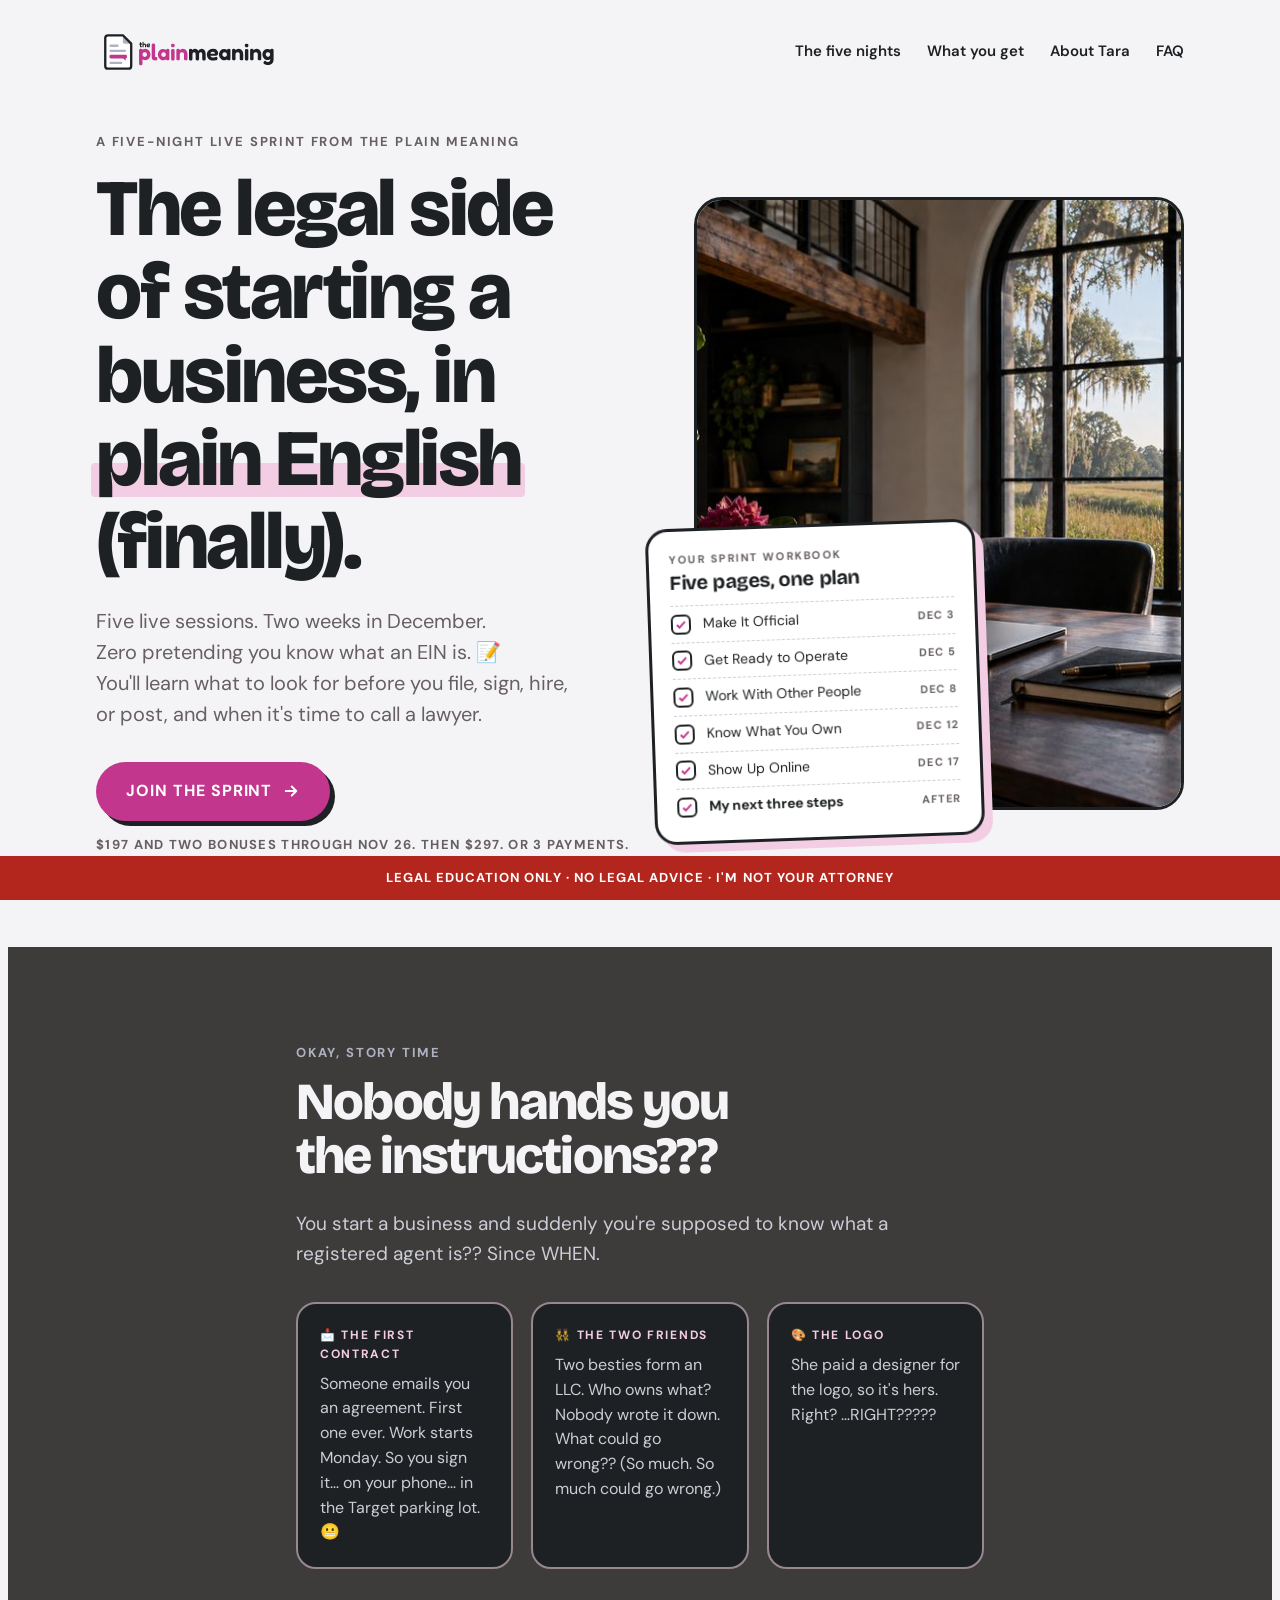
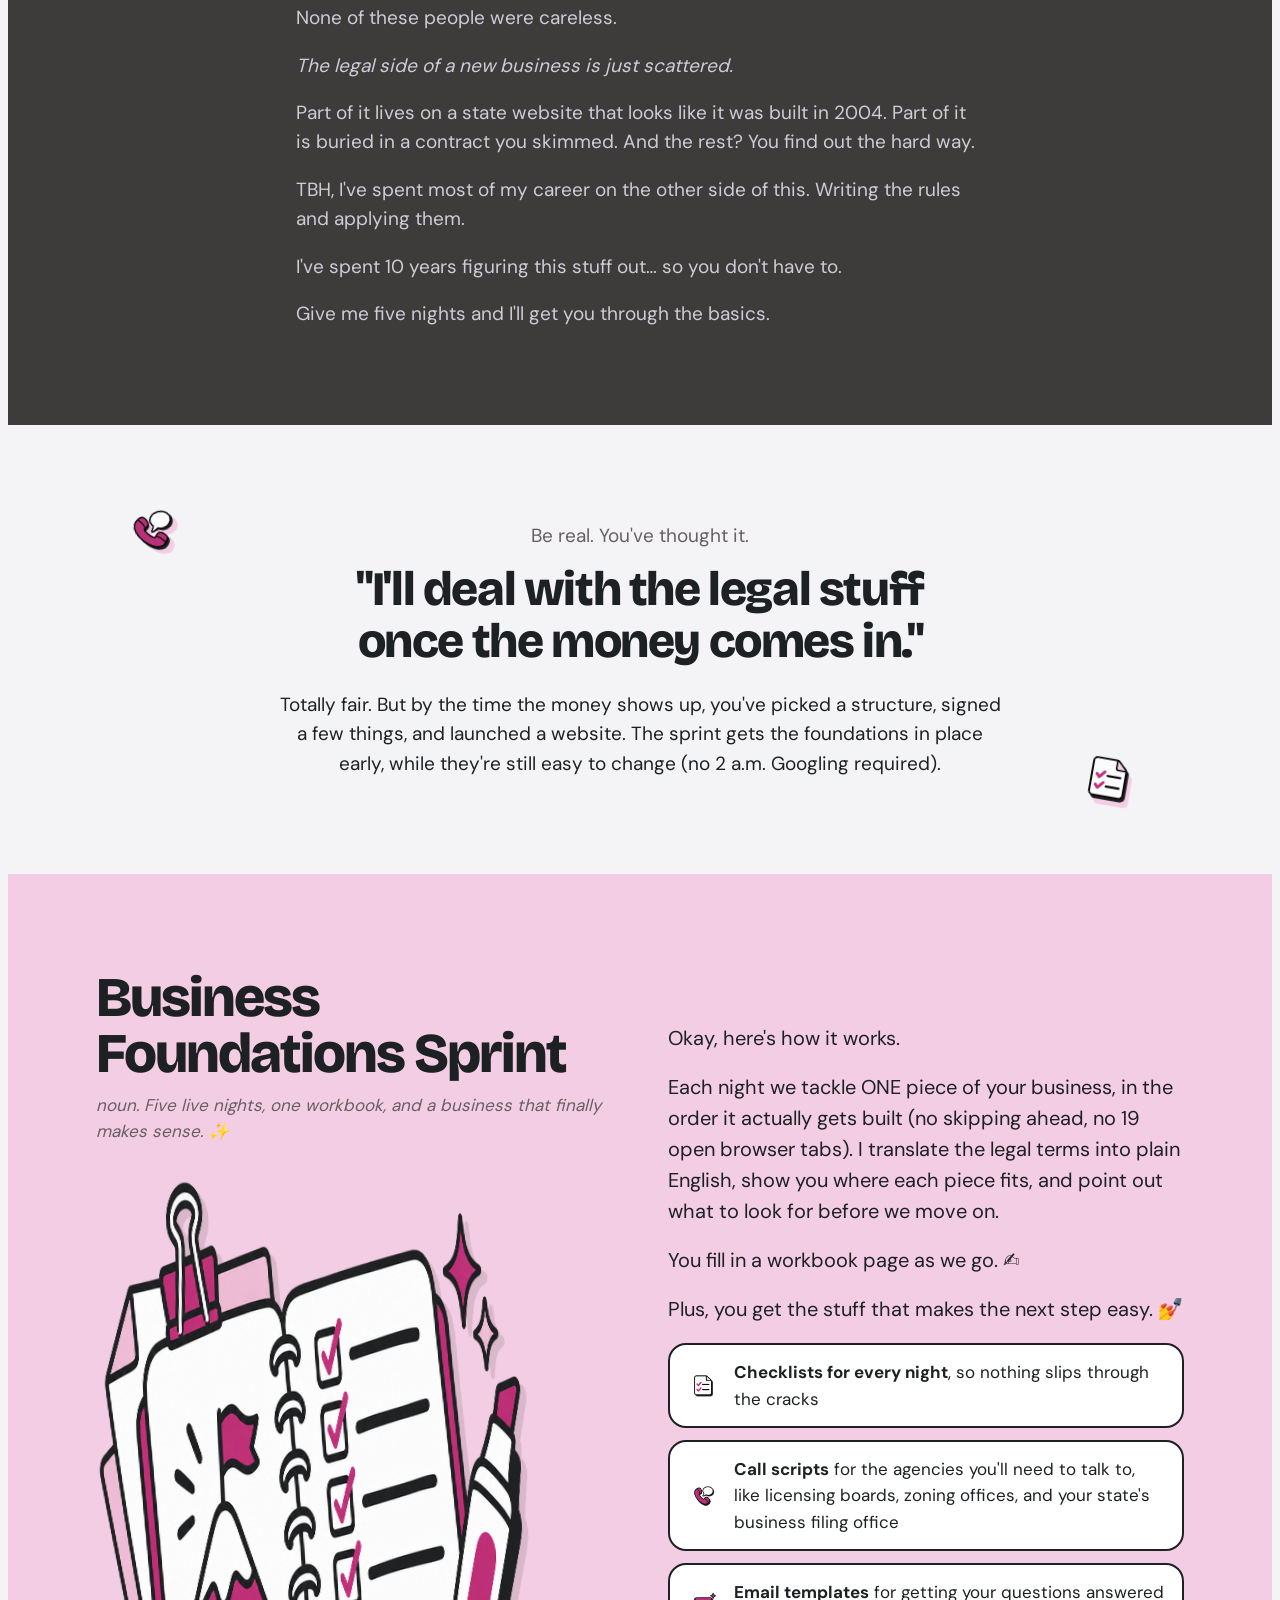
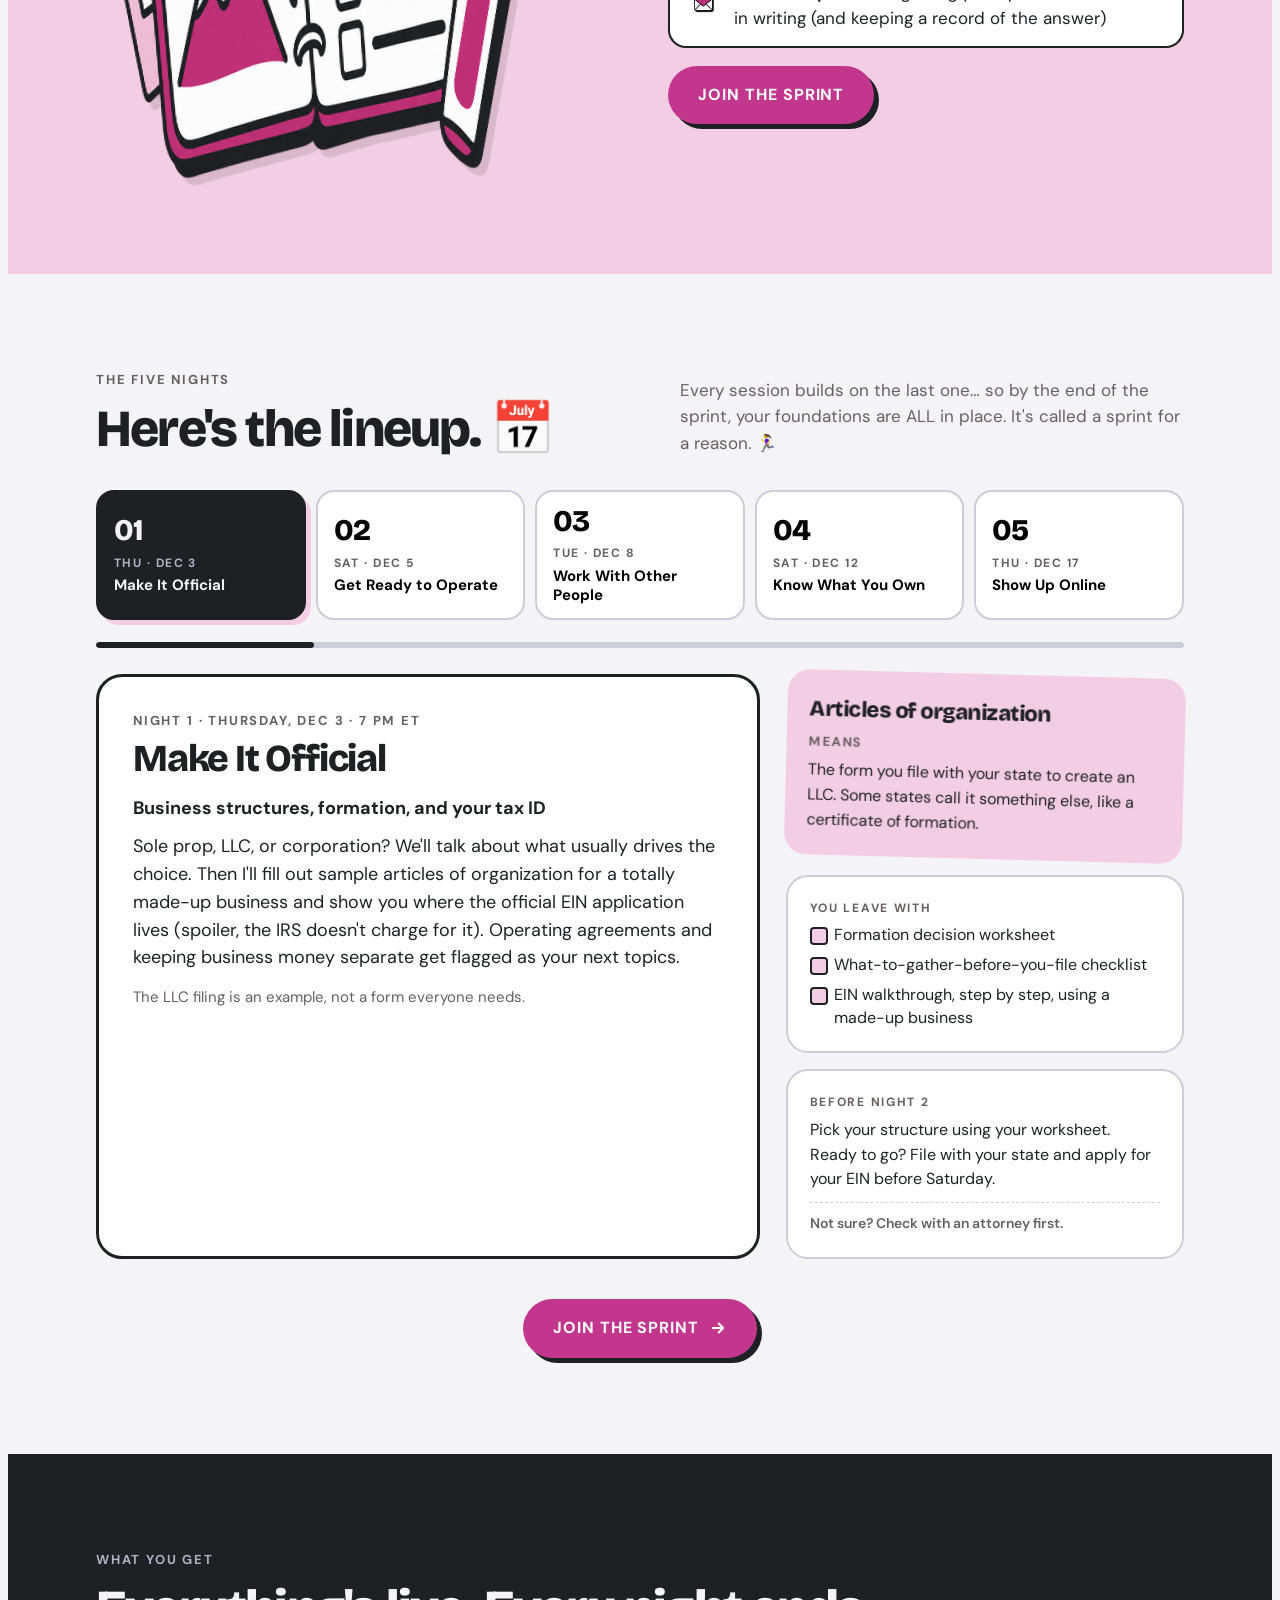
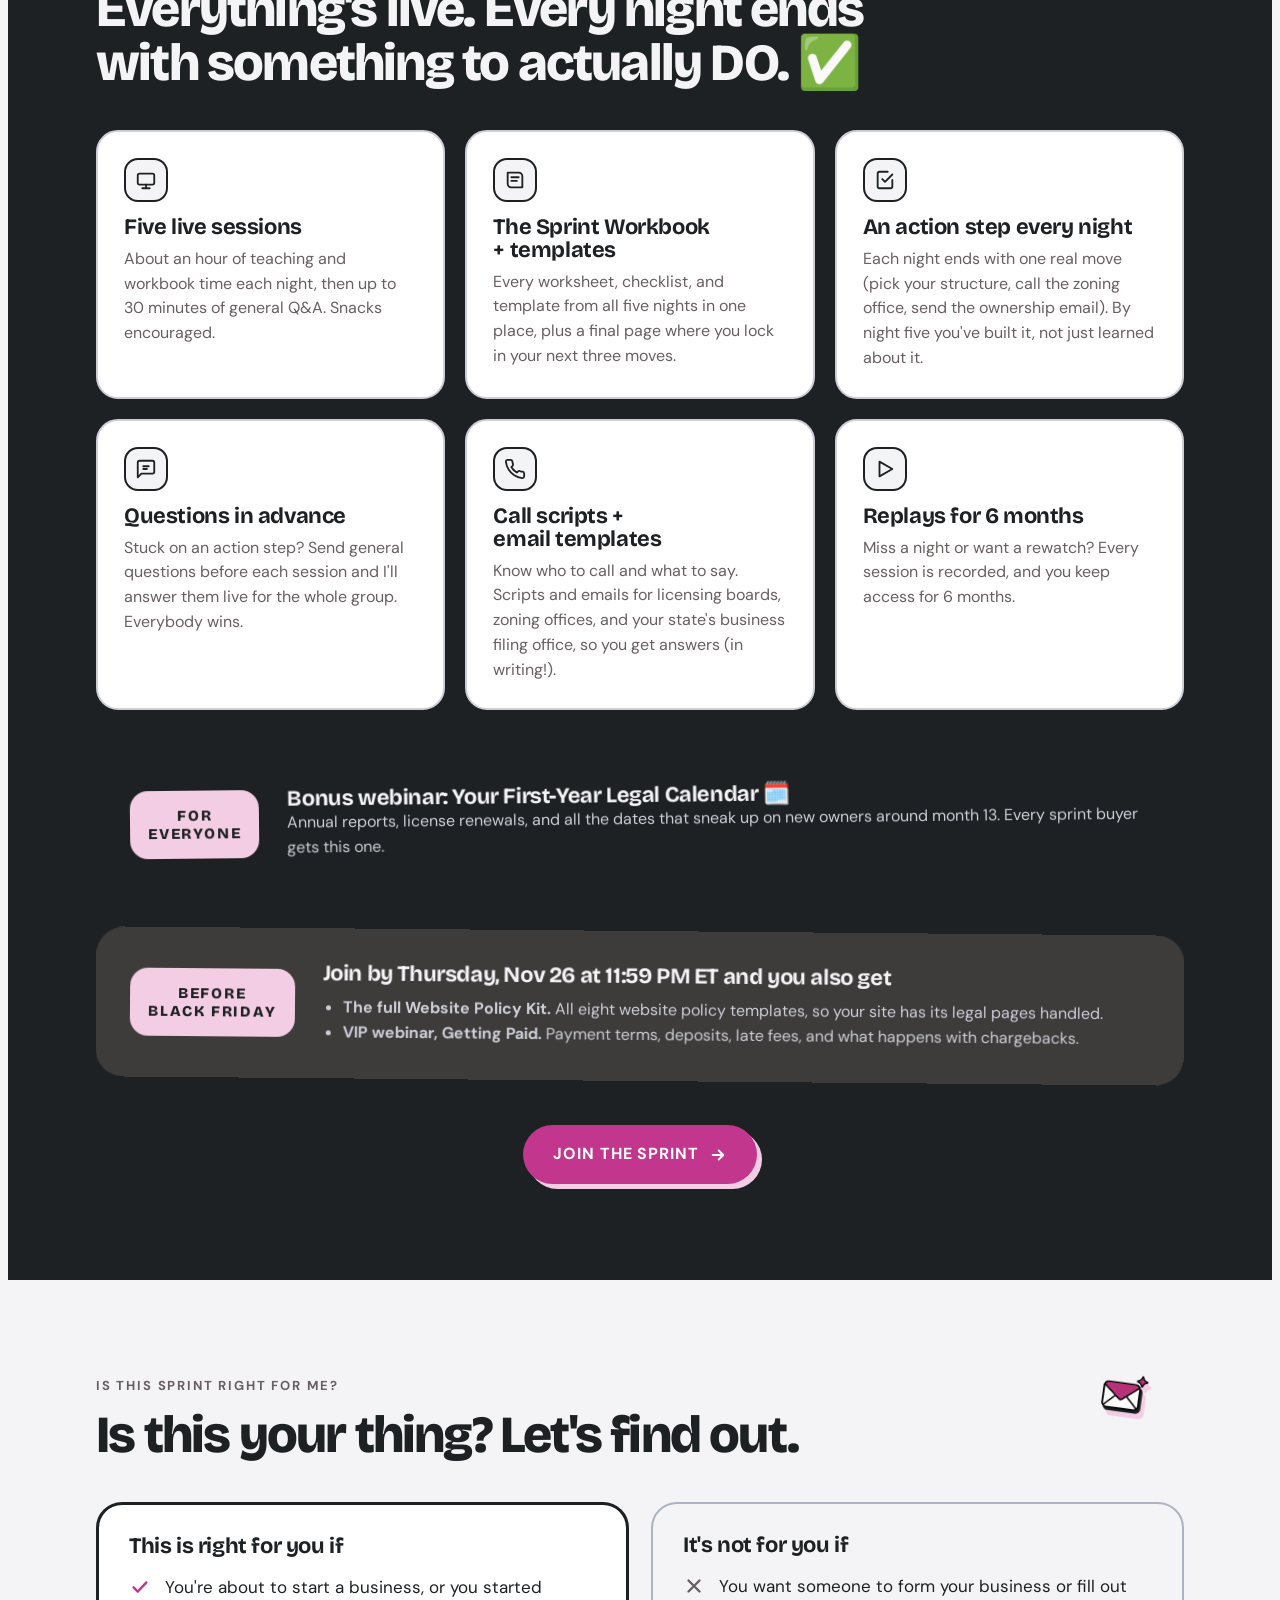
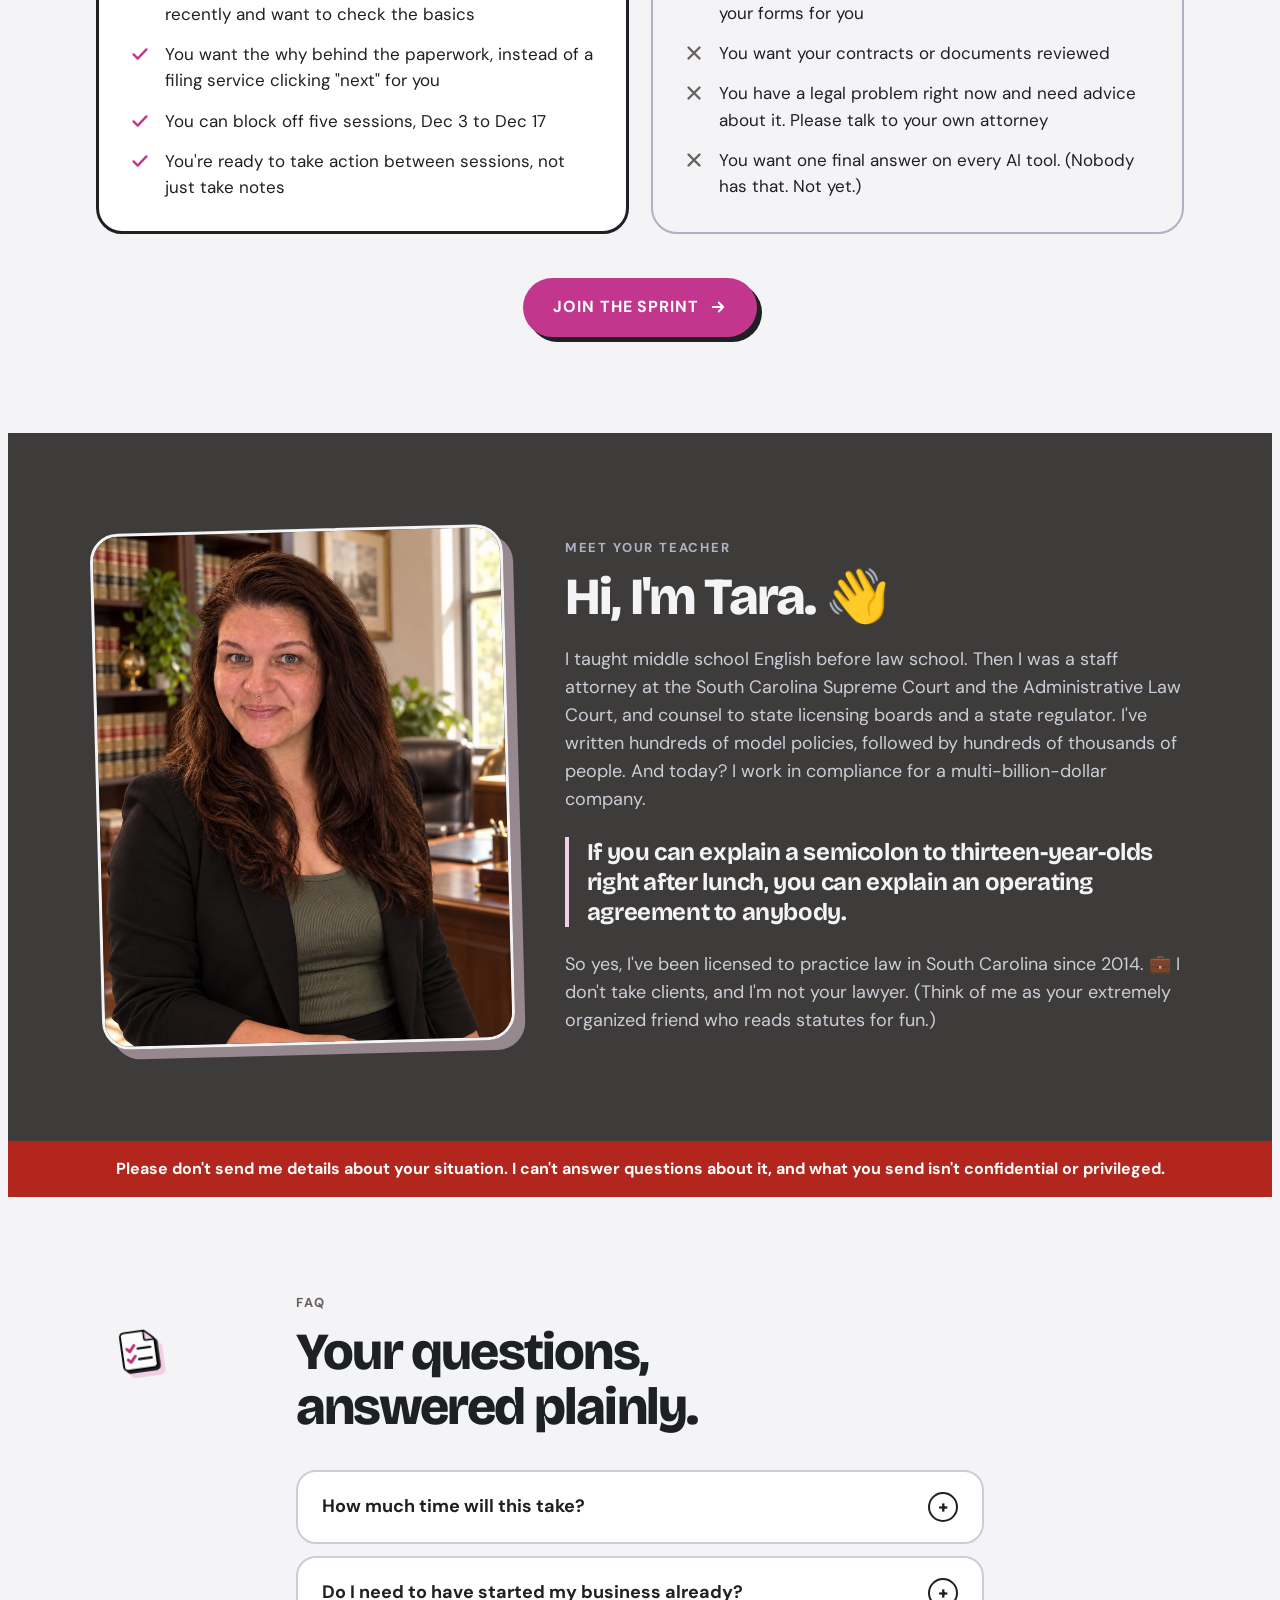
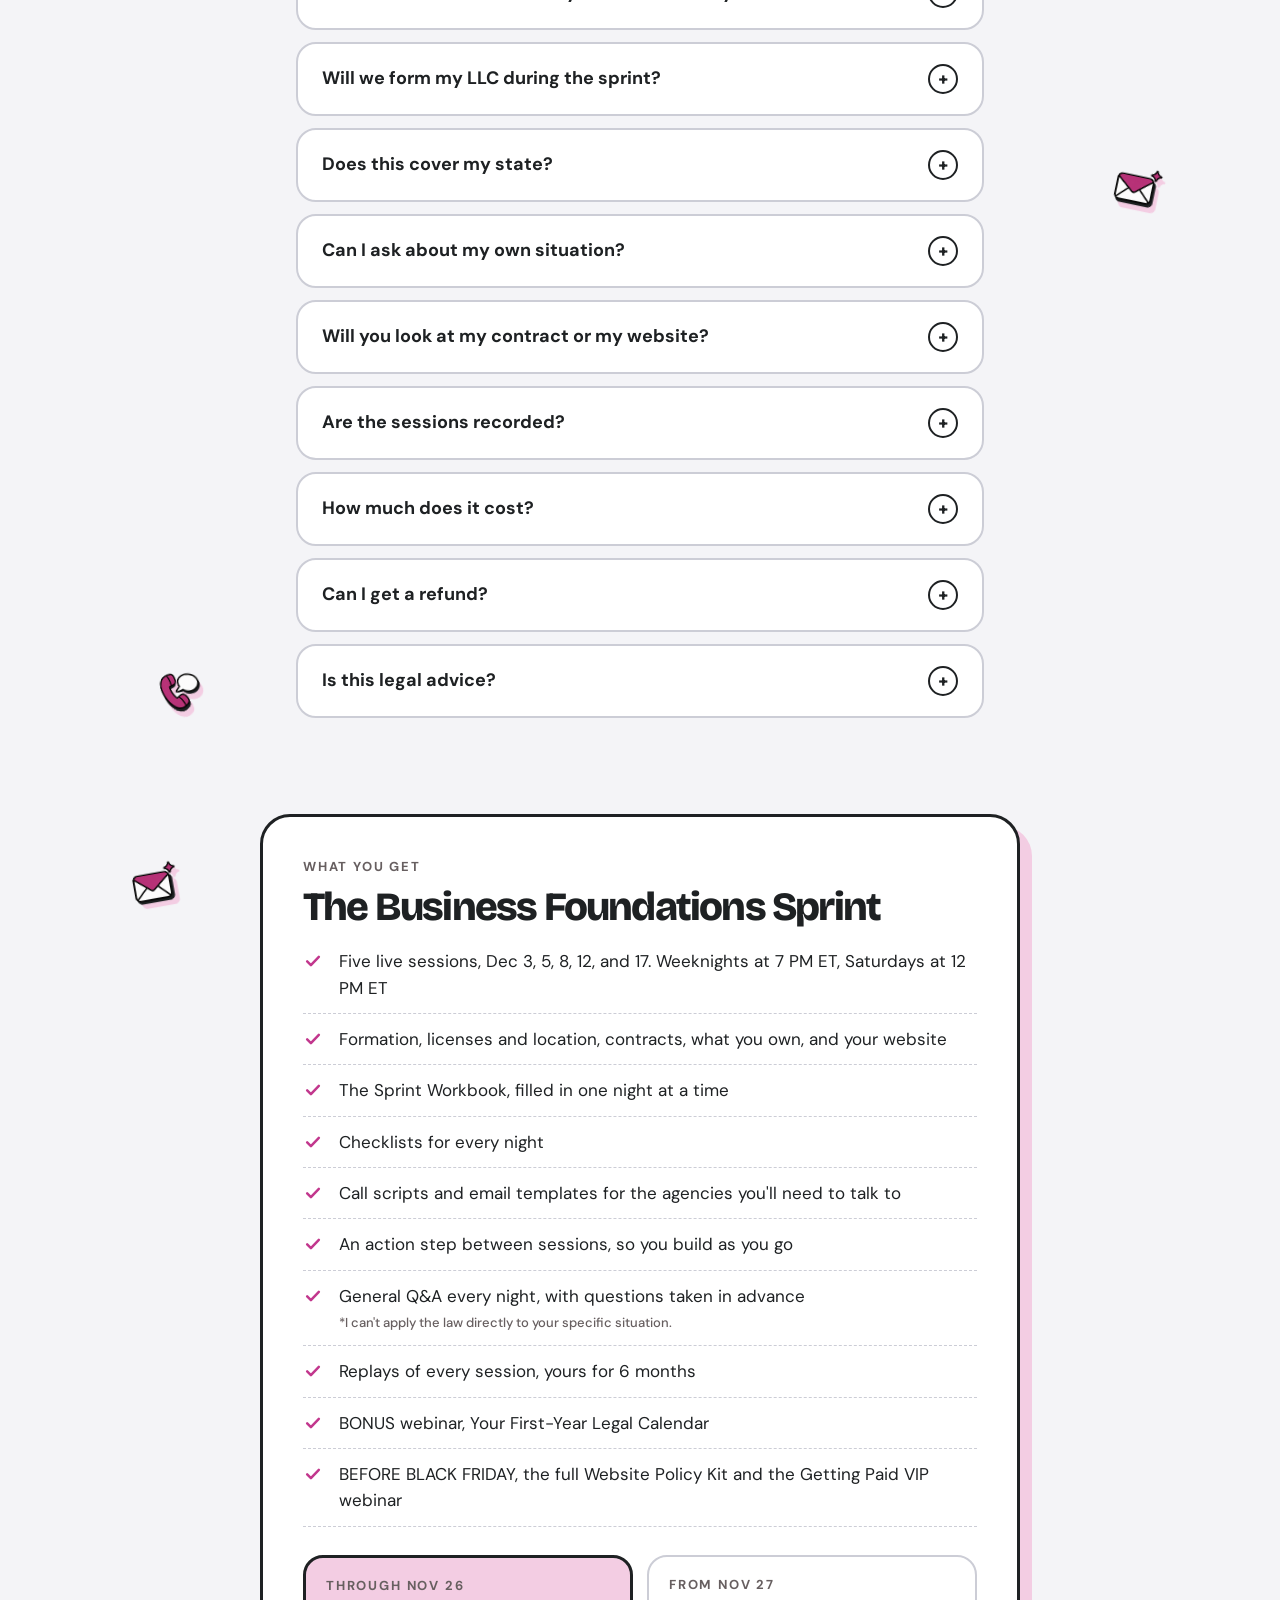
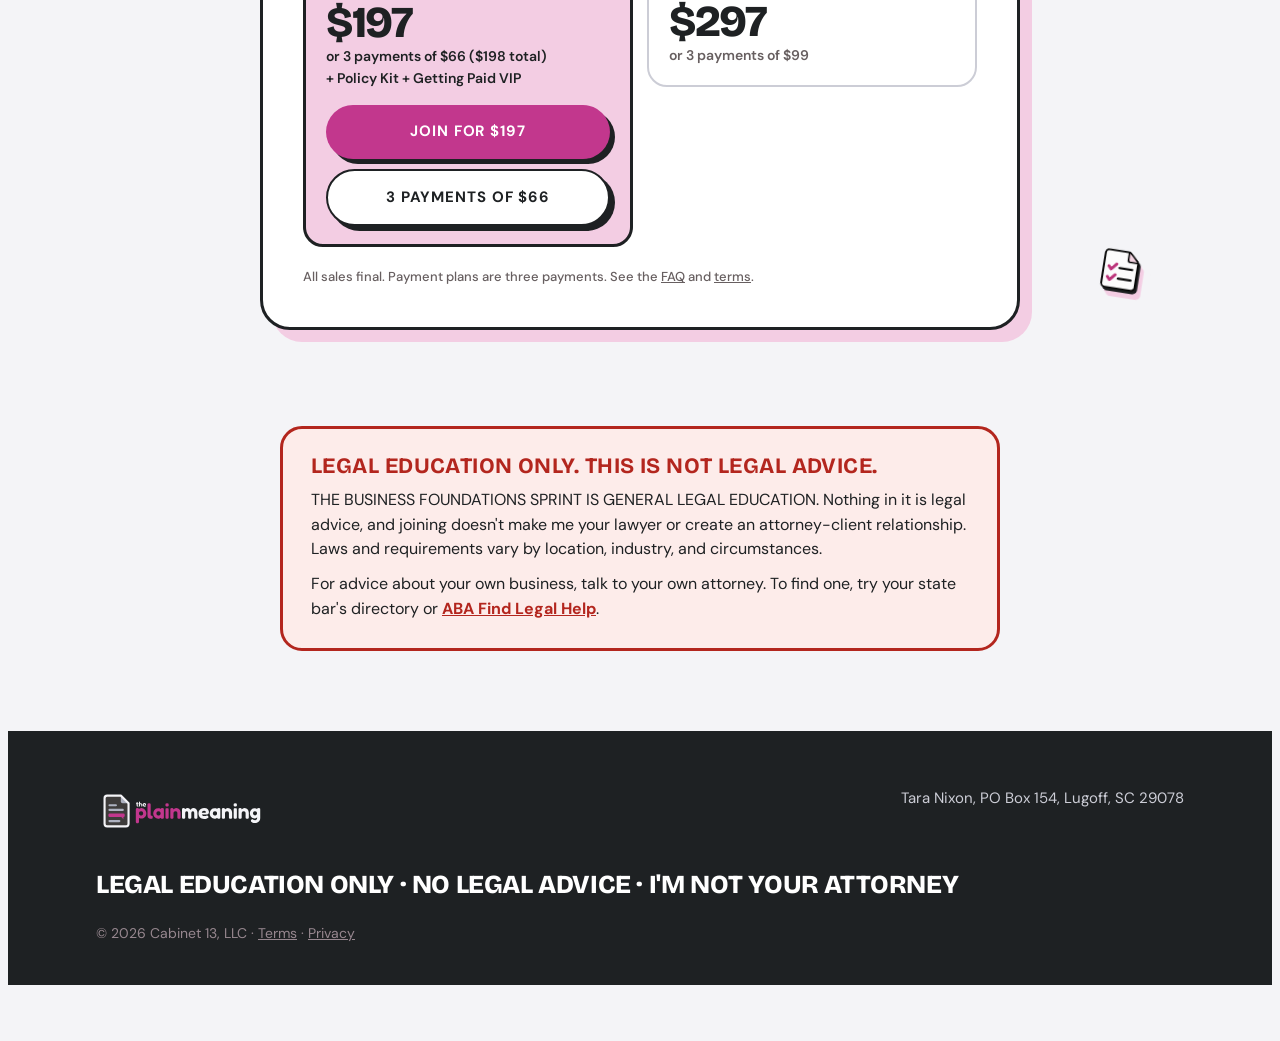
==== 2027sprint/index.html @ f3ff150b "Sprint sales page at /2027sprint/ from the approved mockup Images as real files in assets/img/sprint" ====
<!doctype html>
<html lang="en">
<head>
<meta charset="utf-8">
<meta name="viewport" content="width=device-width, initial-scale=1, viewport-fit=cover">
<title>Business Foundations Sprint | The Plain Meaning</title>
<meta name="description" content="Five live sessions. Two weeks in December. You'll learn what to look for before you file, sign, hire, or post, and when it's time to call a lawyer.">
<meta name="theme-color" content="#F4F4F7">
<link rel="icon" href="../assets/img/favicon.svg" type="image/svg+xml">
<link rel="apple-touch-icon" href="../assets/img/icon-avatar.png">
<link rel="preload" href="../assets/fonts/bricolage-grotesque-800-latin.woff2" as="font" type="font/woff2" crossorigin>
<style>
/* Self-hosted 2026-10-19 from Google Fonts (SIL Open Font License). No request to Google. */
/* latin-ext */
@font-face {
  font-family: 'Bricolage Grotesque';
  font-style: normal;
  font-weight: 700;
  font-stretch: 100%;
  font-display: swap;
  src: url(../assets/fonts/bricolage-grotesque-700-latin-ext.woff2) format('woff2');
  unicode-range: U+0100-02BA, U+02BD-02C5, U+02C7-02CC, U+02CE-02D7, U+02DD-02FF, U+0304, U+0308, U+0329, U+1D00-1DBF, U+1E00-1E9F, U+1EF2-1EFF, U+2020, U+20A0-20AB, U+20AD-20C4, U+2113, U+2C60-2C7F, U+A720-A7FF;
}
/* latin */
@font-face {
  font-family: 'Bricolage Grotesque';
  font-style: normal;
  font-weight: 700;
  font-stretch: 100%;
  font-display: swap;
  src: url(../assets/fonts/bricolage-grotesque-700-latin.woff2) format('woff2');
  unicode-range: U+0000-00FF, U+0131, U+0152-0153, U+02BB-02BC, U+02C6, U+02DA, U+02DC, U+0304, U+0308, U+0329, U+2000-206F, U+20AC, U+2122, U+2191, U+2193, U+2212, U+2215, U+FEFF, U+FFFD;
}
/* latin-ext */
@font-face {
  font-family: 'Bricolage Grotesque';
  font-style: normal;
  font-weight: 800;
  font-stretch: 100%;
  font-display: swap;
  src: url(../assets/fonts/bricolage-grotesque-800-latin-ext.woff2) format('woff2');
  unicode-range: U+0100-02BA, U+02BD-02C5, U+02C7-02CC, U+02CE-02D7, U+02DD-02FF, U+0304, U+0308, U+0329, U+1D00-1DBF, U+1E00-1E9F, U+1EF2-1EFF, U+2020, U+20A0-20AB, U+20AD-20C4, U+2113, U+2C60-2C7F, U+A720-A7FF;
}
/* latin */
@font-face {
  font-family: 'Bricolage Grotesque';
  font-style: normal;
  font-weight: 800;
  font-stretch: 100%;
  font-display: swap;
  src: url(../assets/fonts/bricolage-grotesque-800-latin.woff2) format('woff2');
  unicode-range: U+0000-00FF, U+0131, U+0152-0153, U+02BB-02BC, U+02C6, U+02DA, U+02DC, U+0304, U+0308, U+0329, U+2000-206F, U+20AC, U+2122, U+2191, U+2193, U+2212, U+2215, U+FEFF, U+FFFD;
}
/* latin-ext */
@font-face {
  font-family: 'DM Sans';
  font-style: normal;
  font-weight: 400;
  font-display: swap;
  src: url(../assets/fonts/dm-sans-400-latin-ext.woff2) format('woff2');
  unicode-range: U+0100-02BA, U+02BD-02C5, U+02C7-02CC, U+02CE-02D7, U+02DD-02FF, U+0304, U+0308, U+0329, U+1D00-1DBF, U+1E00-1E9F, U+1EF2-1EFF, U+2020, U+20A0-20AB, U+20AD-20C4, U+2113, U+2C60-2C7F, U+A720-A7FF;
}
/* latin */
@font-face {
  font-family: 'DM Sans';
  font-style: normal;
  font-weight: 400;
  font-display: swap;
  src: url(../assets/fonts/dm-sans-400-latin.woff2) format('woff2');
  unicode-range: U+0000-00FF, U+0131, U+0152-0153, U+02BB-02BC, U+02C6, U+02DA, U+02DC, U+0304, U+0308, U+0329, U+2000-206F, U+20AC, U+2122, U+2191, U+2193, U+2212, U+2215, U+FEFF, U+FFFD;
}
/* latin-ext */
@font-face {
  font-family: 'DM Sans';
  font-style: normal;
  font-weight: 500;
  font-display: swap;
  src: url(../assets/fonts/dm-sans-500-latin-ext.woff2) format('woff2');
  unicode-range: U+0100-02BA, U+02BD-02C5, U+02C7-02CC, U+02CE-02D7, U+02DD-02FF, U+0304, U+0308, U+0329, U+1D00-1DBF, U+1E00-1E9F, U+1EF2-1EFF, U+2020, U+20A0-20AB, U+20AD-20C4, U+2113, U+2C60-2C7F, U+A720-A7FF;
}
/* latin */
@font-face {
  font-family: 'DM Sans';
  font-style: normal;
  font-weight: 500;
  font-display: swap;
  src: url(../assets/fonts/dm-sans-500-latin.woff2) format('woff2');
  unicode-range: U+0000-00FF, U+0131, U+0152-0153, U+02BB-02BC, U+02C6, U+02DA, U+02DC, U+0304, U+0308, U+0329, U+2000-206F, U+20AC, U+2122, U+2191, U+2193, U+2212, U+2215, U+FEFF, U+FFFD;
}
/* latin-ext */
@font-face {
  font-family: 'DM Sans';
  font-style: normal;
  font-weight: 600;
  font-display: swap;
  src: url(../assets/fonts/dm-sans-600-latin-ext.woff2) format('woff2');
  unicode-range: U+0100-02BA, U+02BD-02C5, U+02C7-02CC, U+02CE-02D7, U+02DD-02FF, U+0304, U+0308, U+0329, U+1D00-1DBF, U+1E00-1E9F, U+1EF2-1EFF, U+2020, U+20A0-20AB, U+20AD-20C4, U+2113, U+2C60-2C7F, U+A720-A7FF;
}
/* latin */
@font-face {
  font-family: 'DM Sans';
  font-style: normal;
  font-weight: 600;
  font-display: swap;
  src: url(../assets/fonts/dm-sans-600-latin.woff2) format('woff2');
  unicode-range: U+0000-00FF, U+0131, U+0152-0153, U+02BB-02BC, U+02C6, U+02DA, U+02DC, U+0304, U+0308, U+0329, U+2000-206F, U+20AC, U+2122, U+2191, U+2193, U+2212, U+2215, U+FEFF, U+FFFD;
}
/* latin-ext */
@font-face {
  font-family: 'DM Sans';
  font-style: normal;
  font-weight: 700;
  font-display: swap;
  src: url(../assets/fonts/dm-sans-700-latin-ext.woff2) format('woff2');
  unicode-range: U+0100-02BA, U+02BD-02C5, U+02C7-02CC, U+02CE-02D7, U+02DD-02FF, U+0304, U+0308, U+0329, U+1D00-1DBF, U+1E00-1E9F, U+1EF2-1EFF, U+2020, U+20A0-20AB, U+20AD-20C4, U+2113, U+2C60-2C7F, U+A720-A7FF;
}
/* latin */
@font-face {
  font-family: 'DM Sans';
  font-style: normal;
  font-weight: 700;
  font-display: swap;
  src: url(../assets/fonts/dm-sans-700-latin.woff2) format('woff2');
  unicode-range: U+0000-00FF, U+0131, U+0152-0153, U+02BB-02BC, U+02C6, U+02DA, U+02DC, U+0304, U+0308, U+0329, U+2000-206F, U+20AC, U+2122, U+2191, U+2193, U+2212, U+2215, U+FEFF, U+FFFD;
}

/* Layout: paper page, iridium night bands, a workbook that fills in night by night. Single light theme by design, per the Brand Book. */
:root{
  --rhodo:#C2378D; --ink:#1E2123; --paper:#F4F4F7; --iridium:#3E3C3B; --chiv:#AEB2C1;
  --hl:#F3CDE3; --plum:#675F60; --cinema:#97878F; --snow:#CCCDD6; --white:#FFFFFF;
  --warn:#B3261E; --warn-bg:#FDECEA;
  --display:"Bricolage Grotesque", "Arial Narrow", system-ui, sans-serif;
  --body:"DM Sans", system-ui, -apple-system, "Segoe UI", sans-serif;
  --gutter-l:max(16px, env(safe-area-inset-left, 0px));
  --gutter-r:max(16px, env(safe-area-inset-right, 0px));
  color-scheme:light;
}
*{box-sizing:border-box}
html{scroll-behavior:smooth}
body{background:var(--paper);color:var(--ink);font-family:var(--body);font-size:17px;line-height:1.55;-webkit-font-smoothing:antialiased;padding-bottom:calc(48px + env(safe-area-inset-bottom, 0px))}
img{max-width:100%;display:block}
a{color:inherit}
:focus-visible{outline:3px solid var(--rhodo);outline-offset:3px;border-radius:6px}
.wrap{max-width:1120px;margin:0 auto;padding-left:var(--gutter-l);padding-right:var(--gutter-r)}
.narrow{max-width:720px}
h1,h2,h3{font-family:var(--display);font-weight:800;line-height:1.04;margin:0;text-wrap:balance}
h2{font-size:clamp(32px,5vw,52px);letter-spacing:-1.8px}
h3{font-size:22px;letter-spacing:-.4px;font-weight:700}
p{margin:0}
.eyebrow{font-size:13px;font-weight:700;text-transform:uppercase;letter-spacing:.14em;color:var(--plum)}
.stack{display:flex;flex-direction:column;gap:18px}
.open{display:inline-block;vertical-align:middle;font-family:var(--body);font-size:11px;font-weight:700;letter-spacing:.12em;text-transform:uppercase;background:var(--iridium);color:var(--paper);border-radius:999px;padding:3px 9px;margin-left:6px;line-height:1.4}
.btn{display:inline-flex;align-items:center;gap:10px;background:var(--rhodo);color:var(--white);font-weight:700;font-size:16px;letter-spacing:.06em;text-transform:uppercase;text-decoration:none;border:0;border-radius:999px;padding:17px 30px;cursor:pointer;box-shadow:5px 5px 0 var(--ink);transition:transform .18s ease, box-shadow .18s ease}
.btn:hover{transform:translate(-2px,-2px);box-shadow:7px 7px 0 var(--ink)}
.btn:active{transform:translate(3px,3px);box-shadow:2px 2px 0 var(--ink)}
.btn svg{width:18px;height:18px}
.fine{font-size:13px;font-weight:700;letter-spacing:.1em;text-transform:uppercase;color:var(--plum)}

.band{position:relative}
.sprinkle{position:absolute;width:68px;height:68px;pointer-events:none;z-index:0;transform:rotate(var(--r));filter:drop-shadow(4px 5px 0 var(--hl));animation:bob 7s ease-in-out infinite}
.sprinkle:nth-of-type(2n){animation-delay:-3.5s}
@keyframes bob{0%,100%{transform:rotate(var(--r)) translateY(0)}50%{transform:rotate(var(--r)) translateY(-10px)}}
.band > .wrap{position:relative;z-index:1}
@media (max-width:1000px){.sprinkle{display:none}}
/* mockup ribbon */
.ribbon{background:var(--iridium);color:var(--snow);font-size:13px;text-align:center;padding-block:8px}
.ribbon b{color:var(--hl)}

/* nav */
.nav{display:flex;align-items:center;justify-content:space-between;gap:20px;padding-block:18px}
.nav img{height:52px;width:auto}
.nav ul{display:flex;gap:26px;list-style:none;margin:0;padding:0;font-weight:600;font-size:15px}
.nav ul a{text-decoration:none}
.nav ul a:hover{color:var(--rhodo)}
@media (max-width:760px){.nav ul{display:none}.nav img{height:42px}}

/* hero */
.hero{padding-block:36px 72px}
.hero-grid{display:grid;grid-template-columns:1.05fr .95fr;gap:56px;align-items:center}
.hero h1{font-size:clamp(42px,6.6vw,80px);letter-spacing:-2.5px;margin-top:16px}
.hero h1 .w{display:inline-block;animation:rise .8s cubic-bezier(.2,.7,.2,1) both}
.swipe{position:relative;white-space:nowrap}
.swipe::before{content:"";position:absolute;left:-.06em;right:-.06em;bottom:.06em;height:.42em;background:var(--hl);z-index:-1;border-radius:4px;transform-origin:left;animation:swipe .7s .95s cubic-bezier(.6,0,.2,1) both}
.hero h1{position:relative;z-index:0}
.lede{font-size:20px;color:var(--plum);margin-top:22px;max-width:34ch;animation:rise .8s .7s both}
.hero .cta{margin-top:32px;display:flex;flex-direction:column;align-items:flex-start;gap:14px;animation:rise .8s .85s both}
@keyframes rise{from{opacity:.001;transform:translateY(18px);filter:blur(6px)}to{opacity:1;transform:none;filter:none}}
@keyframes swipe{from{transform:scaleX(0)}to{transform:scaleX(1)}}

.hero-art{position:relative;min-width:0}
.photo{border-radius:28px;overflow:hidden;border:3px solid var(--ink);aspect-ratio:4/5;max-width:100%;filter:grayscale(1) contrast(1.02);animation:warm 2.2s .4s ease forwards}
.photo img{width:100%;height:100%;object-fit:cover}
@keyframes warm{to{filter:none}}
.workbook{position:absolute;left:-44px;bottom:-30px;width:min(330px,82%);background:var(--white);border:3px solid var(--ink);border-radius:22px;padding:20px 20px 16px;box-shadow:8px 8px 0 var(--hl);transform:rotate(-2deg);animation:tilt 1s .5s cubic-bezier(.2,.8,.2,1) both}
@keyframes tilt{from{transform:rotate(-8deg) translateY(30px);opacity:.001}to{transform:rotate(-2deg);opacity:1}}
.workbook .eyebrow{font-size:11px}
.workbook h3{font-size:20px;margin:4px 0 12px}
.wb-row{display:grid;grid-template-columns:22px 1fr auto;gap:10px;align-items:center;padding-block:7px;border-top:1px dashed var(--snow);font-size:14px}
.wb-row span.d{font-size:11px;font-weight:700;text-transform:uppercase;letter-spacing:.1em;color:var(--plum)}
.box{width:20px;height:20px;border:2px solid var(--ink);border-radius:6px;display:grid;place-items:center}
.box svg{width:14px;height:14px;stroke:var(--rhodo);stroke-width:3.4;fill:none;stroke-dasharray:24;stroke-dashoffset:24;animation:tick .45s ease forwards}
@keyframes tick{to{stroke-dashoffset:0}}
.wb-row.last{font-weight:700}
@media (max-width:900px){.hero-grid{grid-template-columns:1fr;gap:64px}.workbook{left:12px;bottom:-34px}.photo{aspect-ratio:4/3}}

/* bands */
.band{padding-block:96px}
.dark{background:var(--iridium);color:var(--paper)}
.dark .eyebrow{color:var(--chiv)}
.dark p{color:var(--snow)}
.pinkband{background:var(--hl)}

/* story */
.story p{font-size:19px}
.story p + p{margin-top:18px}
.story .people{display:grid;grid-template-columns:repeat(3,minmax(0,1fr));gap:18px;margin:34px 0}
.person{background:var(--ink);border-radius:20px;padding:22px;border:2px solid var(--cinema)}
.person p{font-size:16px;color:var(--snow)}
.person .eyebrow{color:var(--hl);margin-bottom:8px;font-size:12px}
@media (max-width:760px){.story .people{grid-template-columns:1fr}}

.thought{text-align:center}
.thought .small{font-size:19px;color:var(--plum)}
.thought blockquote{font-family:var(--display);font-weight:800;font-size:clamp(30px,4.6vw,48px);letter-spacing:-1.4px;line-height:1.08;margin:14px auto 22px;max-width:20ch;text-wrap:balance}
.thought p.after{font-size:19px;max-width:56ch;margin:0 auto}

.define{display:grid;grid-template-columns:1fr 1fr;gap:56px;align-items:center}
.define .term{font-family:var(--display);font-size:clamp(34px,5vw,56px);font-weight:800;letter-spacing:-2px;line-height:1}
.define .pos{font-style:italic;color:var(--plum);margin-top:10px}
.define p.big{font-size:20px}
@media (max-width:820px){.define{grid-template-columns:1fr;gap:28px}}
.perks{list-style:none;margin:0;padding:0;display:flex;flex-direction:column;gap:12px}
.perks li{display:grid;grid-template-columns:34px 1fr;gap:12px;align-items:start;background:var(--white);border:2px solid var(--ink);border-radius:18px;padding:14px 18px;font-size:17px}
.perks li{align-items:center}
.perks li img{width:34px;height:34px;object-fit:contain}
.wb-art{width:100%;max-width:440px;margin-top:22px;transform:rotate(-2deg);filter:drop-shadow(6px 8px 0 rgba(30,33,35,.12));animation:float 6s ease-in-out infinite}
@keyframes float{0%,100%{transform:rotate(-2deg) translateY(0)}50%{transform:rotate(-1deg) translateY(-8px)}}

/* nights */
.nights-head{display:flex;justify-content:space-between;align-items:flex-end;gap:24px;flex-wrap:wrap;margin-bottom:34px}
.nights-head p{max-width:42ch;color:var(--plum)}
.tabs{display:grid;grid-template-columns:repeat(5,minmax(0,1fr));gap:10px;margin-bottom:22px}
.tab{font:inherit;text-align:left;background:var(--white);border:2px solid var(--snow);border-radius:18px;padding:14px 16px;cursor:pointer;transition:transform .15s ease,border-color .15s ease,box-shadow .15s ease;min-width:0}
.tab:hover{transform:translateY(-2px);border-color:var(--ink)}
.tab .n{font-family:var(--display);font-size:30px;font-weight:800;line-height:1;letter-spacing:-1px}
.tab .d{display:block;font-size:12px;font-weight:700;letter-spacing:.12em;text-transform:uppercase;color:var(--plum);margin-top:6px}
.tab .t{display:block;font-weight:700;font-size:15px;margin-top:4px;line-height:1.25}
.tab[aria-selected="true"]{border-color:var(--ink);background:var(--ink);color:var(--paper);box-shadow:5px 5px 0 var(--hl)}
.tab[aria-selected="true"] .d{color:var(--chiv)}
.progress{height:6px;background:var(--snow);border-radius:999px;overflow:hidden;margin-bottom:26px}
.progress i{display:block;height:100%;width:20%;background:var(--ink);border-radius:999px;transition:width .5s cubic-bezier(.4,0,.2,1)}
.panel{display:grid;grid-template-columns:1.25fr .75fr;gap:26px;animation:panelIn .45s ease both}
@keyframes panelIn{from{opacity:.001;transform:translateY(10px)}to{opacity:1;transform:none}}
.panel .main{background:var(--white);border:3px solid var(--ink);border-radius:26px;padding:34px;min-width:0}
.panel .main h3{font-size:clamp(28px,3.4vw,38px);letter-spacing:-1.2px;font-weight:800;margin:8px 0 16px}
.panel .main p{font-size:18px}
.panel .main .note{font-size:15px;color:var(--plum);margin-top:14px}
.panel .side{display:flex;flex-direction:column;gap:16px;min-width:0}
.card{border-radius:22px;padding:22px}
.gloss{background:var(--hl);transform:rotate(1.5deg)}
.gloss .word{font-family:var(--display);font-weight:800;font-size:22px;letter-spacing:-.5px}
.gloss .means{font-size:13px;font-weight:700;letter-spacing:.12em;text-transform:uppercase;color:var(--plum);margin:6px 0 6px}
.gloss p{font-size:16px}
.leave{background:var(--white);border:2px solid var(--snow)}
.leave .eyebrow{font-size:12px;margin-bottom:6px}
.leave p{font-size:16px}
.leave + .leave{margin-top:0}
.leave p.unsure{font-size:14px;font-weight:600;color:var(--plum);margin-top:10px;padding-top:10px;border-top:1px dashed var(--snow)}
.takeaways{list-style:none;margin:4px 0 0;padding:0;display:flex;flex-direction:column;gap:8px}
.takeaways li{position:relative;padding-left:24px;font-size:16px;line-height:1.4}
.takeaways li::before{content:"";position:absolute;left:0;top:3px;width:14px;height:14px;border:2px solid var(--ink);border-radius:4px;background:var(--hl)}
@media (max-width:860px){.tabs{grid-template-columns:repeat(5,minmax(120px,1fr));overflow-x:auto;padding-bottom:8px;scroll-snap-type:x mandatory}.tab{scroll-snap-align:start}.panel{grid-template-columns:1fr}.panel .main{padding:24px}}
.nightlist{display:none}

/* testimonials slot */
.slot{border:2px dashed var(--cinema);border-radius:24px;padding:30px;text-align:center;color:var(--plum);max-width:760px;margin:0 auto}
.slot b{color:var(--ink)}

/* get */
.get-grid{display:grid;grid-template-columns:repeat(3,minmax(0,1fr));gap:20px;margin-top:40px}
.get{background:var(--white);border-radius:22px;padding:26px;border:2px solid var(--snow);transition:transform .2s ease, box-shadow .2s ease}
.get:hover{transform:translateY(-4px);box-shadow:6px 6px 0 var(--chiv)}
.get .ic{width:44px;height:44px;border-radius:14px;background:var(--paper);display:grid;place-items:center;margin-bottom:14px;border:2px solid var(--ink)}
.get .ic svg{width:22px;height:22px;stroke:var(--ink);fill:none;stroke-width:2;stroke-linecap:round;stroke-linejoin:round}
.get p{font-size:16px;color:var(--plum);margin-top:8px}
@media (max-width:900px){.get-grid{grid-template-columns:1fr 1fr}}
@media (max-width:600px){.get-grid{grid-template-columns:1fr}}

.bonus{display:grid;grid-template-columns:auto 1fr;gap:28px;align-items:center;background:var(--ink);color:var(--paper);border-radius:28px;padding:34px;margin-top:40px;transform:rotate(-.6deg)}
.bonus .tag{font-family:var(--display);font-weight:800;font-size:15px;letter-spacing:.12em;text-transform:uppercase;background:var(--hl);color:var(--ink);border-radius:18px;padding:16px 18px;line-height:1.2;text-align:center}
.bonus p{color:var(--snow);font-size:16px}
.bonus ul{margin:10px 0 0;padding-left:20px;color:var(--snow);font-size:16px}
.bonus h3{color:var(--paper)}
@media (max-width:640px){.bonus{grid-template-columns:1fr;padding:26px}}

/* fit */
.fit{display:grid;grid-template-columns:1fr 1fr;gap:22px;margin-top:40px}
.fit .col{border-radius:26px;padding:30px;min-width:0}
.fit .yes{background:var(--white);border:3px solid var(--ink)}
.fit .no{background:transparent;border:2px solid var(--chiv)}
.fit ul{list-style:none;margin:16px 0 0;padding:0;display:flex;flex-direction:column;gap:14px}
.fit li{display:grid;grid-template-columns:26px 1fr;gap:10px;font-size:17px}
.fit li svg{width:22px;height:22px;margin-top:2px;fill:none;stroke-width:2.6;stroke-linecap:round;stroke-linejoin:round}
.fit .yes svg{stroke:var(--rhodo)}
.fit .no svg{stroke:var(--plum)}
@media (max-width:760px){.fit{grid-template-columns:1fr}}

/* about */
.about{display:grid;grid-template-columns:.8fr 1.2fr;gap:56px;align-items:center}
.about .pic{border-radius:28px;overflow:hidden;border:3px solid var(--paper);aspect-ratio:4/5;transform:rotate(-1.5deg);box-shadow:10px 10px 0 var(--cinema);filter:grayscale(1);transition:filter 1.4s ease}
.about .pic.in{filter:none}
.about .pic img{width:100%;height:100%;object-fit:cover}
.about p{font-size:18px}
.about p + p{margin-top:16px}
.about .q{font-family:var(--display);font-weight:700;font-size:24px;letter-spacing:-.4px;line-height:1.25;color:var(--paper);border-left:4px solid var(--hl);padding-left:18px;margin:24px 0}
@media (max-width:820px){.about{grid-template-columns:1fr;gap:34px}.about .pic{max-width:340px}}

/* disclaimer */
.disc{background:var(--warn-bg);border:3px solid var(--warn);border-radius:22px;padding:26px 28px;color:var(--ink)}
.disc h3{color:var(--warn);text-transform:uppercase;letter-spacing:.02em;font-size:22px;margin-bottom:10px}
.disc p{font-size:16px}
.disc p + p{margin-top:10px}
.disc a{color:var(--warn);font-weight:700}
.warnstrip{background:var(--warn);color:var(--white);font-weight:700;text-align:center;padding-block:16px;font-size:16px}

/* faq */
.faq{display:flex;flex-direction:column;gap:12px;margin-top:36px}
.faq details{background:var(--white);border:2px solid var(--snow);border-radius:20px;padding:0 24px;transition:border-color .2s ease}
.faq details[open]{border-color:var(--ink)}
.faq summary{list-style:none;cursor:pointer;font-weight:700;font-size:18px;padding-block:20px;display:flex;justify-content:space-between;gap:16px;align-items:center}
.faq summary::-webkit-details-marker{display:none}
.faq summary .pm{flex:none;width:30px;height:30px;border-radius:999px;border:2px solid var(--ink);display:grid;place-items:center;font-family:var(--display);font-size:20px;line-height:1;transition:transform .25s ease}
.faq details[open] .pm{transform:rotate(45deg)}
.faq details p{padding-bottom:20px;color:var(--plum);font-size:17px}
.faq details p + p{margin-top:-8px}

/* recap */
.recap{background:var(--white);border:3px solid var(--ink);border-radius:30px;padding:40px;box-shadow:12px 12px 0 var(--hl);max-width:760px;margin:0 auto}
.recap ul{list-style:none;margin:20px 0 28px;padding:0;display:flex;flex-direction:column;gap:12px}
.recap li{display:grid;grid-template-columns:24px 1fr;gap:12px;font-size:17px;padding-bottom:12px;border-bottom:1px dashed var(--snow)}
.recap li svg{width:20px;height:20px;margin-top:3px;stroke:var(--rhodo);fill:none;stroke-width:3;stroke-linecap:round;stroke-linejoin:round}
.signup{display:flex;gap:10px;flex-wrap:wrap}
.signup label{position:absolute;left:-9999px}
.signup input{flex:1 1 240px;min-width:0;font:inherit;padding:16px 20px;border-radius:999px;border:2px solid var(--ink);background:var(--paper);color:var(--ink)}
.pricebox{display:grid;grid-template-columns:1fr 1fr;gap:14px;margin-bottom:20px}
.tier{border:2px solid var(--snow);border-radius:20px;padding:18px 20px;min-width:0}
.tier.now{border:3px solid var(--ink);background:var(--hl)}
.tier .amt{font-family:var(--display);font-weight:800;font-size:44px;letter-spacing:-1.5px;line-height:1.05;margin-top:4px}
.tier .pp{font-size:14px;color:var(--plum);font-weight:600}
.tier.now .pp{color:var(--ink)}
@media (max-width:520px){.pricebox{grid-template-columns:1fr}}
.li-note{display:block;font-size:13px;color:var(--plum);margin-top:4px;font-weight:500}
.formmsg{margin-top:14px;font-size:15px;color:var(--plum);min-height:1.4em}
@media (max-width:600px){.recap{padding:26px}}

/* footer */
footer{background:var(--ink);color:var(--snow);padding-block:56px 40px}
footer .row{display:flex;justify-content:space-between;gap:30px;flex-wrap:wrap;align-items:flex-start}
footer img{height:48px;width:auto}
footer .legal{font-family:var(--display);font-weight:800;font-size:clamp(18px,2.4vw,26px);color:var(--white);letter-spacing:-.4px;margin-top:30px;text-transform:uppercase}
footer small{display:block;margin-top:18px;font-size:14px;color:var(--cinema)}

.sticky{position:fixed;left:0;right:0;bottom:0;z-index:20;background:var(--warn);color:var(--white);font-weight:700;font-size:13px;letter-spacing:.08em;text-transform:uppercase;text-align:center;padding:12px var(--gutter-r) calc(12px + env(safe-area-inset-bottom, 0px)) var(--gutter-l)}

/* buy box */
.tier{display:flex;flex-direction:column}
.buy{display:flex;flex-direction:column;gap:10px;margin-top:16px}
.buy .btn{justify-content:center;width:100%;padding:15px 18px;font-size:15px;text-align:center}
.buy .btn--alt{background:var(--white);color:var(--ink);border:2px solid var(--ink)}
.pricebox:has(#earlybird) .buy-later{display:none}
.pricebox:has(#earlybird) .tier:not(.now){align-self:start}
.pricebox:not(:has(#earlybird)){grid-template-columns:1fr}
.pricebox:not(:has(#earlybird)) .tier{border:3px solid var(--ink);background:var(--hl)}

/* scroll reveal from a visible rest */
.rv{transition:transform .7s cubic-bezier(.2,.7,.2,1), opacity .7s ease}
.rv.pre{transform:translateY(16px);opacity:.35}

@media (prefers-reduced-motion:reduce){
  *,*::before,*::after{animation:none!important;transition:none!important}
  .photo,.about .pic{filter:none}
  .box svg{stroke-dashoffset:0}
  .rv.pre{transform:none;opacity:1}
}
</style>
</head>
<body>
<!-- EARLY-BIRD. After Nov 26, 11:59 PM ET, delete the block between EARLY-BIRD START and EARLY-BIRD END in the buy box.
     The $297 buttons then show on their own. Every other early-bird line carries data-earlybird; grep for it in the same follow-up. -->


<header class="wrap nav">
  <a href="../" aria-label="The Plain Meaning home"><img src="../assets/img/logo-primary.svg" alt="The Plain Meaning"></a>
  <ul>
    <li><a href="#nights">The five nights</a></li>
    <li><a href="#get">What you get</a></li>
    <li><a href="#about">About Tara</a></li>
    <li><a href="#faq">FAQ</a></li>
  </ul>
</header>

<section class="hero">
  <div class="wrap hero-grid">
    <div>
      <div class="eyebrow">A five-night live sprint from The Plain Meaning</div>
      <h1><span class="w" style="animation-delay:.05s">The</span> <span class="w" style="animation-delay:.12s">legal</span> <span class="w" style="animation-delay:.19s">side</span> <span class="w" style="animation-delay:.26s">of</span> <span class="w" style="animation-delay:.33s">starting</span> <span class="w" style="animation-delay:.4s">a</span> <span class="w" style="animation-delay:.47s">business,</span> <span class="w" style="animation-delay:.54s">in</span> <span class="w swipe" style="animation-delay:.61s">plain English</span> <span class="w" style="animation-delay:.7s">(finally).</span></h1>
      <p class="lede">Five live sessions. Two weeks in December.<br>Zero pretending you know what an EIN is. 📝<br>You'll learn what to look for before you file, sign, hire, or post, and when it's time to call a lawyer.</p>
      <div class="cta">
        <a class="btn" href="#join">Join the sprint <svg viewBox="0 0 24 24" fill="none" stroke="currentColor" stroke-width="2.6" stroke-linecap="round" stroke-linejoin="round"><path d="M5 12h14M13 6l6 6-6 6"/></svg></a>
        <span class="fine" data-earlybird>$197 and two bonuses through Nov 26. Then $297. Or 3 payments. Live Dec 3 to Dec 17. Weeknights 7 PM ET, Saturdays 12 PM ET.</span>
      </div>
    </div>
    <div class="hero-art">
      <div class="photo"><img src="../assets/img/pm-04-desk.jpg" alt="A dark wood desk by tall black windows looking out on a marsh and live oaks"></div>
      <div class="workbook" aria-label="The sprint workbook fills in one night at a time">
        <div class="eyebrow">Your sprint workbook</div>
        <h3>Five pages, one plan</h3>
        <div class="wb-row"><span class="box"><svg viewBox="0 0 24 24" style="animation-delay:1.3s"><path d="M5 12.5l4.5 4.5L19 7"/></svg></span>Make It Official<span class="d">Dec 3</span></div>
        <div class="wb-row"><span class="box"><svg viewBox="0 0 24 24" style="animation-delay:1.6s"><path d="M5 12.5l4.5 4.5L19 7"/></svg></span>Get Ready to Operate<span class="d">Dec 5</span></div>
        <div class="wb-row"><span class="box"><svg viewBox="0 0 24 24" style="animation-delay:1.9s"><path d="M5 12.5l4.5 4.5L19 7"/></svg></span>Work With Other People<span class="d">Dec 8</span></div>
        <div class="wb-row"><span class="box"><svg viewBox="0 0 24 24" style="animation-delay:2.2s"><path d="M5 12.5l4.5 4.5L19 7"/></svg></span>Know What You Own<span class="d">Dec 12</span></div>
        <div class="wb-row"><span class="box"><svg viewBox="0 0 24 24" style="animation-delay:2.5s"><path d="M5 12.5l4.5 4.5L19 7"/></svg></span>Show Up Online<span class="d">Dec 17</span></div>
        <div class="wb-row last"><span class="box"><svg viewBox="0 0 24 24" style="animation-delay:2.9s"><path d="M5 12.5l4.5 4.5L19 7"/></svg></span>My next three steps<span class="d">After</span></div>
      </div>
    </div>
  </div>
</section>

<section class="band dark story">
  <div class="wrap narrow">
    <div class="eyebrow rv">Okay, story time</div>
    <h2 class="rv" style="margin:12px 0 26px">Nobody hands you the instructions???</h2>
    <p class="rv">You start a business and suddenly you're supposed to know what a registered agent is?? Since WHEN.</p>
    <div class="people">
      <div class="person rv"><div class="eyebrow">📩 The first contract</div><p>Someone emails you an agreement. First one ever. Work starts Monday. So you sign it… on your phone… in the Target parking lot. 😬</p></div>
      <div class="person rv"><div class="eyebrow">👯 The two friends</div><p>Two besties form an LLC. Who owns what? Nobody wrote it down. What could go wrong?? (So much. So much could go wrong.)</p></div>
      <div class="person rv"><div class="eyebrow">🎨 The logo</div><p>She paid a designer for the logo, so it's hers. Right? …RIGHT?????</p></div>
    </div>
    <p class="rv">None of these people were careless.</p>
    <p class="rv"><em>The legal side of a new business is just scattered.</em></p>
    <p class="rv">Part of it lives on a state website that looks like it was built in 2004. Part of it is buried in a contract you skimmed. And the rest? You find out the hard way.</p>
    <p class="rv">TBH, I've spent most of my career on the other side of this. Writing the rules and applying them.</p>
    <p class="rv">I've spent 10 years figuring this stuff out… so you don't have to.</p>
    <p class="rv">Give me five nights and I'll get you through the basics.</p>
  </div>
</section>

<section class="band thought">
  <img class="sprinkle" loading="lazy" width="68" height="68" src="../assets/img/sprint/call-script.png" alt="" aria-hidden="true" style="top:70px;left:9%;--r:-12deg"><img class="sprinkle" loading="lazy" width="68" height="68" src="../assets/img/sprint/checklist.png" alt="" aria-hidden="true" style="bottom:60px;right:10%;--r:10deg">
  <div class="wrap">
    <p class="small rv">Be real. You've thought it.</p>
    <blockquote class="rv">"I'll deal with the legal stuff once the money comes in."</blockquote>
    <p class="after rv">Totally fair. But by the time the money shows up, you've picked a structure, signed a few things, and launched a website. The sprint gets the foundations in place early, while they're still easy to change (no 2 a.m. Googling required).</p>
  </div>
</section>

<section class="band pinkband">
  <div class="wrap define">
    <div class="rv">
      <div class="term">Business Foundations Sprint</div>
      <div class="pos">noun. Five live nights, one workbook, and a business that finally makes sense. ✨</div>
      <img class="wb-art" width="1100" height="611" loading="lazy" src="../assets/img/sprint/sprint-workbook.png" alt="An open sprint workbook with a mountain and flag on one page, a checked-off list on the other, a binder clip, and a pink highlighter">
    </div>
    <div class="stack rv">
      <p class="big">Okay, here's how it works.</p>
      <p class="big">Each night we tackle ONE piece of your business, in the order it actually gets built (no skipping ahead, no 19 open browser tabs). I translate the legal terms into plain English, show you where each piece fits, and point out what to look for before we move on.</p>
      <p class="big">You fill in a workbook page as we go. ✍️</p>
      <p class="big">Plus, you get the stuff that makes the next step easy. 💅</p>
      <ul class="perks">
        <li><img src="../assets/img/sprint/checklist.png" alt=""><span><b>Checklists for every night</b>, so nothing slips through the cracks</span></li>
        <li><img src="../assets/img/sprint/call-script.png" alt=""><span><b>Call scripts</b> for the agencies you'll need to talk to, like licensing boards, zoning offices, and your state's business filing office</span></li>
        <li><img src="../assets/img/sprint/email-template.png" alt=""><span><b>Email templates</b> for getting your questions answered in writing (and keeping a record of the answer)</span></li>
      </ul>
      <div><a class="btn" href="#join">Join the sprint</a></div>
    </div>
  </div>
</section>

<section class="band" id="nights">
  <div class="wrap">
    <div class="nights-head">
      <div>
        <div class="eyebrow rv">The five nights</div>
        <h2 class="rv" style="margin-top:12px">Here's the lineup. 📅</h2>
      </div>
      <p class="rv">Every session builds on the last one… so by the end of the sprint, your foundations are ALL in place. It's called a sprint for a reason. 🏃‍♀️</p>
    </div>

    <div class="tabs" role="tablist" aria-label="The five nights">
      <button class="tab" role="tab" id="t1" aria-controls="panel" aria-selected="true" data-i="0"><span class="n">01</span><span class="d">Thu · Dec 3</span><span class="t">Make It Official</span></button>
      <button class="tab" role="tab" id="t2" aria-controls="panel" aria-selected="false" data-i="1"><span class="n">02</span><span class="d">Sat · Dec 5</span><span class="t">Get Ready to Operate</span></button>
      <button class="tab" role="tab" id="t3" aria-controls="panel" aria-selected="false" data-i="2"><span class="n">03</span><span class="d">Tue · Dec 8</span><span class="t">Work With Other People</span></button>
      <button class="tab" role="tab" id="t4" aria-controls="panel" aria-selected="false" data-i="3"><span class="n">04</span><span class="d">Sat · Dec 12</span><span class="t">Know What You Own</span></button>
      <button class="tab" role="tab" id="t5" aria-controls="panel" aria-selected="false" data-i="4"><span class="n">05</span><span class="d">Thu · Dec 17</span><span class="t">Show Up Online</span></button>
    </div>
    <div class="progress" aria-hidden="true"><i id="bar"></i></div>
    <div id="panel" role="tabpanel" aria-labelledby="t1"></div>
    <div style="display:flex;justify-content:center;margin-top:40px"><a class="btn" href="#join">Join the sprint <svg viewBox="0 0 24 24" fill="none" stroke="currentColor" stroke-width="2.6" stroke-linecap="round" stroke-linejoin="round"><path d="M5 12h14M13 6l6 6-6 6"/></svg></a></div>
  </div>
</section>


<section class="band dark" id="get" style="background:var(--ink)">
  <div class="wrap">
    <div class="eyebrow rv">What you get</div>
    <h2 class="rv" style="margin-top:12px;color:var(--paper)">Everything's live. Every night ends with something to actually DO. ✅</h2>
    <div class="get-grid">
      <div class="get rv"><div class="ic"><svg viewBox="0 0 24 24"><rect x="3" y="5" width="18" height="12" rx="2"/><path d="M8 21h8M12 17v4"/></svg></div><h3 style="color:var(--ink)">Five live sessions</h3><p>About an hour of teaching and workbook time each night, then up to 30 minutes of general Q&amp;A. Snacks encouraged.</p></div>
      <div class="get rv"><div class="ic"><svg viewBox="0 0 24 24"><path d="M4 4h12a4 4 0 0 1 4 4v12H8a4 4 0 0 1-4-4z"/><path d="M8 9h8M8 13h6"/></svg></div><h3 style="color:var(--ink)">The Sprint Workbook + templates</h3><p>Every worksheet, checklist, and template from all five nights in one place, plus a final page where you lock in your next three moves.</p></div>
      <div class="get rv"><div class="ic"><svg viewBox="0 0 24 24"><path d="M9 11l3 3 8-8"/><path d="M20 12v7a2 2 0 0 1-2 2H6a2 2 0 0 1-2-2V5a2 2 0 0 1 2-2h9"/></svg></div><h3 style="color:var(--ink)">An action step every night</h3><p>Each night ends with one real move (pick your structure, call the zoning office, send the ownership email). By night five you've built it, not just learned about it.</p></div>
      <div class="get rv"><div class="ic"><svg viewBox="0 0 24 24"><path d="M21 15a2 2 0 0 1-2 2H7l-4 4V5a2 2 0 0 1 2-2h14a2 2 0 0 1 2 2z"/><path d="M9 9h6M9 12h4"/></svg></div><h3 style="color:var(--ink)">Questions in advance</h3><p>Stuck on an action step? Send general questions before each session and I'll answer them live for the whole group. Everybody wins.</p></div>
      <div class="get rv"><div class="ic"><svg viewBox="0 0 24 24"><path d="M22 16.9v3a2 2 0 0 1-2.2 2 19.8 19.8 0 0 1-8.6-3.1 19.5 19.5 0 0 1-6-6A19.8 19.8 0 0 1 2.1 4.2 2 2 0 0 1 4.1 2h3a2 2 0 0 1 2 1.7c.1 1 .4 1.9.7 2.8a2 2 0 0 1-.5 2.1L8 9.9a16 16 0 0 0 6 6l1.3-1.3a2 2 0 0 1 2.1-.4c.9.3 1.8.6 2.8.7a2 2 0 0 1 1.7 2z"/></svg></div><h3 style="color:var(--ink)">Call scripts + email templates</h3><p>Know who to call and what to say. Scripts and emails for licensing boards, zoning offices, and your state's business filing office, so you get answers (in writing!).</p></div>
      <div class="get rv"><div class="ic"><svg viewBox="0 0 24 24"><polygon points="6 4 20 12 6 20 6 4"/></svg></div><h3 style="color:var(--ink)">Replays for 6 months</h3><p>Miss a night or want a rewatch? Every session is recorded, and you keep access for 6 months.</p></div>
    </div>

    <div class="bonus rv">
      <div class="tag">For<br>everyone</div>
      <div>
        <h3>Bonus webinar: Your First-Year Legal Calendar 🗓️</h3>
        <p>Annual reports, license renewals, and all the dates that sneak up on new owners around month 13. Every sprint buyer gets this one.</p>
      </div>
    </div>
    <div class="bonus rv" data-earlybird style="transform:rotate(.5deg);background:var(--iridium)">
      <div class="tag">Before<br>Black Friday</div>
      <div>
        <h3>Join by Thursday, Nov 26 at 11:59 PM ET and you also get</h3>
        <ul>
          <li><b>The full Website Policy Kit.</b> All eight website policy templates, so your site has its legal pages handled.</li>
          <li><b>VIP webinar, Getting Paid.</b> Payment terms, deposits, late fees, and what happens with chargebacks.</li>
        </ul>
      </div>
    </div>
    <div style="display:flex;justify-content:center;margin-top:44px"><a class="btn" href="#join" style="box-shadow:5px 5px 0 var(--hl)">Join the sprint <svg viewBox="0 0 24 24" fill="none" stroke="currentColor" stroke-width="2.6" stroke-linecap="round" stroke-linejoin="round"><path d="M5 12h14M13 6l6 6-6 6"/></svg></a></div>
  </div>
</section>

<section class="band">
  <img class="sprinkle" loading="lazy" width="68" height="68" src="../assets/img/sprint/email-template.png" alt="" aria-hidden="true" style="top:84px;right:9%;--r:8deg">
  <div class="wrap">
    <div class="eyebrow rv">Is this sprint right for me?</div>
    <h2 class="rv" style="margin-top:12px">Is this your thing? Let's find out.</h2>
    <div class="fit">
      <div class="col yes rv">
        <h3>This is right for you if</h3>
        <ul>
          <li><svg viewBox="0 0 24 24"><path d="M5 12.5l4.5 4.5L19 7"/></svg>You're about to start a business, or you started recently and want to check the basics</li>
          <li><svg viewBox="0 0 24 24"><path d="M5 12.5l4.5 4.5L19 7"/></svg>You want the why behind the paperwork, instead of a filing service clicking "next" for you</li>
          <li><svg viewBox="0 0 24 24"><path d="M5 12.5l4.5 4.5L19 7"/></svg>You can block off five sessions, Dec 3 to Dec 17</li>
          <li><svg viewBox="0 0 24 24"><path d="M5 12.5l4.5 4.5L19 7"/></svg>You're ready to take action between sessions, not just take notes</li>
        </ul>
      </div>
      <div class="col no rv">
        <h3>It's not for you if</h3>
        <ul>
          <li><svg viewBox="0 0 24 24"><path d="M6 6l12 12M18 6L6 18"/></svg>You want someone to form your business or fill out your forms for you</li>
          <li><svg viewBox="0 0 24 24"><path d="M6 6l12 12M18 6L6 18"/></svg>You want your contracts or documents reviewed</li>
          <li><svg viewBox="0 0 24 24"><path d="M6 6l12 12M18 6L6 18"/></svg>You have a legal problem right now and need advice about it. Please talk to your own attorney</li>
          <li><svg viewBox="0 0 24 24"><path d="M6 6l12 12M18 6L6 18"/></svg>You want one final answer on every AI tool. (Nobody has that. Not yet.)</li>
        </ul>
      </div>
    </div>
    <div style="display:flex;justify-content:center;margin-top:44px"><a class="btn" href="#join">Join the sprint <svg viewBox="0 0 24 24" fill="none" stroke="currentColor" stroke-width="2.6" stroke-linecap="round" stroke-linejoin="round"><path d="M5 12h14M13 6l6 6-6 6"/></svg></a></div>
  </div>
</section>

<section class="band dark" id="about">
  <div class="wrap about">
    <div class="pic rv" id="aboutpic"><img loading="lazy" src="../assets/img/tara.jpg" alt="Portrait of Tara Nixon"></div>
    <div>
      <div class="eyebrow rv">Meet your teacher</div>
      <h2 class="rv" style="margin:12px 0 22px;color:var(--paper)">Hi, I'm Tara. 👋</h2>
      <p class="rv">I taught middle school English before law school. Then I was a staff attorney at the South Carolina Supreme Court and the Administrative Law Court, and counsel to state licensing boards and a state regulator. I've written hundreds of model policies, followed by hundreds of thousands of people. And today? I work in compliance for a multi-billion-dollar company.</p>
      <p class="q rv">If you can explain a semicolon to thirteen-year-olds right after lunch, you can explain an operating agreement to anybody.</p>
      <p class="rv">So yes, I've been licensed to practice law in South Carolina since 2014. 💼 I don't take clients, and I'm not your lawyer. (Think of me as your extremely organized friend who reads statutes for fun.)</p>
    </div>
  </div>
</section>
<div class="warnstrip">Please don't send me details about your situation. I can't answer questions about it, and what you send isn't confidential or privileged.</div>

<section class="band" id="faq">
  <img class="sprinkle" loading="lazy" width="68" height="68" src="../assets/img/sprint/checklist.png" alt="" aria-hidden="true" style="top:120px;left:8%;--r:-8deg"><img class="sprinkle" loading="lazy" width="68" height="68" src="../assets/img/sprint/email-template.png" alt="" aria-hidden="true" style="top:46%;right:8%;--r:12deg"><img class="sprinkle" loading="lazy" width="68" height="68" src="../assets/img/sprint/call-script.png" alt="" aria-hidden="true" style="bottom:90px;left:11%;--r:6deg">
  <div class="wrap narrow">
    <div class="eyebrow rv">FAQ</div>
    <h2 class="rv" style="margin-top:12px">Your questions, answered plainly.</h2>
    <div class="faq">
      <details><summary>How much time will this take?<span class="pm">+</span></summary><p>Plan on about 90 minutes a night, five nights. That's roughly an hour of teaching and workbook time plus up to 30 minutes of general Q&amp;A. Add an action step in between, like a filing or a phone call. Very doable.</p></details>
      <details><summary>Do I need to have started my business already?<span class="pm">+</span></summary><p>Nope! Bring your idea and your questions. Already started? Great. This is your chance to catch anything you skipped.</p></details>
      <details><summary>Will we form my LLC during the sprint?<span class="pm">+</span></summary><p>No. I'll walk through sample articles of organization for a made-up business so you can see how the form works. Filing names and requirements differ by state and by type of business, and some businesses don't need a state filing at all. If you're ready, you file on your own between night 1 and night 2.</p></details>
      <details><summary>Does this cover my state?<span class="pm">+</span></summary><p>Yes. The sprint is for business owners anywhere in the U.S. I teach the general picture and point out where states tend to differ. Each action step has you look up your own state's rules, and I'll show you where.</p></details>
      <details><summary>Can I ask about my own situation?<span class="pm">+</span></summary><p>Please don't share the details of your situation. Q&amp;A stays general, and I'll tell you when a question needs your own attorney. Send general questions ahead of time and I'll answer them for everyone.</p></details>
      <details><summary>Will you look at my contract or my website?<span class="pm">+</span></summary><p>No. You'll get a contract-reading checklist and a website checklist so you know what to look for. For a review of your own documents, talk to your own attorney.</p></details>
      <details><summary>Are the sessions recorded?<span class="pm">+</span></summary><p>Yes! Every session is recorded, and you have access to the replays for 6 months.</p></details>
      <details data-earlybird><summary>How much does it cost?<span class="pm">+</span></summary><p>$197 if you join by Thursday, Nov 26 at 11:59 PM ET, or 3 payments of $66 ($198 total). After that it's $297, or 3 payments of $99. Starting a business is expensive enough. 💸 Already on The Plain Meaning email list? Watch your inbox after Nov 26.</p></details>
      <details><summary>Can I get a refund?<span class="pm">+</span></summary><p>All sales are final. If you choose a payment plan, you agree to make all three payments, even if you miss sessions. If the law where you live gives you a right to a refund, you still have it. If I have to move a session, I'll email you at least 24 hours ahead, and the replay is still yours. If I cancel the sprint, you get back everything you've paid and no more payments are charged.</p></details>
      <details><summary>Is this legal advice?<span class="pm">+</span></summary><p>No. The sprint is general legal education. It doesn't create an attorney-client relationship. Laws and requirements depend on where you are and what you do, so for guidance about your business, talk to your own attorney or another qualified professional.</p></details>
    </div>
  </div>
</section>

<section class="band" id="join" style="padding-top:0">
  <img class="sprinkle" loading="lazy" width="68" height="68" src="../assets/img/sprint/email-template.png" alt="" aria-hidden="true" style="top:40px;left:9%;--r:-10deg"><img class="sprinkle" loading="lazy" width="68" height="68" src="../assets/img/sprint/checklist.png" alt="" aria-hidden="true" style="bottom:120px;right:9%;--r:9deg">
  <div class="wrap">
    <div class="recap rv">
      <div class="eyebrow">What you get</div>
      <h2 style="margin-top:10px;font-size:clamp(28px,4vw,40px)">The Business Foundations Sprint</h2>
      <ul>
        <li><svg viewBox="0 0 24 24"><path d="M5 12.5l4.5 4.5L19 7"/></svg>Five live sessions, Dec 3, 5, 8, 12, and 17. Weeknights at 7 PM ET, Saturdays at 12 PM ET</li>
        <li><svg viewBox="0 0 24 24"><path d="M5 12.5l4.5 4.5L19 7"/></svg>Formation, licenses and location, contracts, what you own, and your website</li>
        <li><svg viewBox="0 0 24 24"><path d="M5 12.5l4.5 4.5L19 7"/></svg>The Sprint Workbook, filled in one night at a time</li>
        <li><svg viewBox="0 0 24 24"><path d="M5 12.5l4.5 4.5L19 7"/></svg>Checklists for every night</li>
        <li><svg viewBox="0 0 24 24"><path d="M5 12.5l4.5 4.5L19 7"/></svg>Call scripts and email templates for the agencies you'll need to talk to</li>
        <li><svg viewBox="0 0 24 24"><path d="M5 12.5l4.5 4.5L19 7"/></svg>An action step between sessions, so you build as you go</li>
        <li><svg viewBox="0 0 24 24"><path d="M5 12.5l4.5 4.5L19 7"/></svg><span>General Q&amp;A every night, with questions taken in advance<small class="li-note">*I can't apply the law directly to your specific situation.</small></span></li>
        <li><svg viewBox="0 0 24 24"><path d="M5 12.5l4.5 4.5L19 7"/></svg>Replays of every session, yours for 6 months</li>
        <li><svg viewBox="0 0 24 24"><path d="M5 12.5l4.5 4.5L19 7"/></svg>BONUS webinar, Your First-Year Legal Calendar</li>
        <li data-earlybird><svg viewBox="0 0 24 24"><path d="M5 12.5l4.5 4.5L19 7"/></svg>BEFORE BLACK FRIDAY, the full Website Policy Kit and the Getting Paid VIP webinar</li>
      </ul>
      <div class="pricebox">
        <!-- EARLY-BIRD START -->
        <div class="tier now" id="earlybird"><div class="eyebrow">Through Nov 26</div><div class="amt">$197</div><div class="pp">or 3 payments of $66 ($198 total)</div><div class="pp">+ Policy Kit + Getting Paid VIP</div>
          <div class="buy">
            <a class="btn" href="https://taranixon.kit.com/products/business-foundations-sprint-early?step=checkout" data-todo="kit-checkout: create product, confirm path">Join for $197</a>
            <a class="btn btn--alt" href="https://taranixon.kit.com/products/business-foundations-sprint-early-plan?step=checkout" data-todo="kit-checkout: create product, confirm path">3 payments of $66</a>
          </div>
        </div>
        <!-- EARLY-BIRD END -->
        <div class="tier"><div class="eyebrow">From Nov 27</div><div class="amt">$297</div><div class="pp">or 3 payments of $99</div>
          <div class="buy buy-later">
            <a class="btn" href="https://taranixon.kit.com/products/business-foundations-sprint?step=checkout" data-todo="kit-checkout: create product, confirm path">Join for $297</a>
            <a class="btn btn--alt" href="https://taranixon.kit.com/products/business-foundations-sprint-plan?step=checkout" data-todo="kit-checkout: create product, confirm path">3 payments of $99</a>
          </div>
        </div>
      </div>
      <p class="li-note" style="margin:6px 0 0">All sales final. Payment plans are three payments. See the <a href="#faq">FAQ</a> and <a href="../terms.html">terms</a>.</p>
    </div>
  </div>
</section>

<section class="wrap" style="padding-block:0 80px">
  <div class="disc narrow" style="margin:0 auto">
    <h3>Legal education only. This is not legal advice.</h3>
    <p>THE BUSINESS FOUNDATIONS SPRINT IS GENERAL LEGAL EDUCATION. Nothing in it is legal advice, and joining doesn't make me your lawyer or create an attorney-client relationship. Laws and requirements vary by location, industry, and circumstances.</p>
    <p>For advice about your own business, talk to your own attorney. To find one, try your state bar's directory or <a href="https://www.americanbar.org/groups/legal_services/flh-home/" rel="noopener" target="_blank">ABA Find Legal Help</a>.</p>
  </div>
</section>

<footer>
  <div class="wrap">
    <div class="row">
      <img src="../assets/img/logo-reversed-transparent.svg" alt="The Plain Meaning">
      <div style="font-size:15px;max-width:34ch">Tara Nixon, PO Box 154, Lugoff, SC 29078</div>
    </div>
    <div class="legal">Legal education only · No legal advice · I'm not your attorney</div>
    <small>© 2026 Cabinet 13, LLC · <a href="../terms.html">Terms</a> · <a href="../privacy.html">Privacy</a></small>
  </div>
</footer>
<div class="sticky">Legal education only · No legal advice · I'm not your attorney</div>

<script>
const NIGHTS=[
 {n:"01",day:"Night 1 · Thursday, Dec 3 · 7 PM ET",title:"Make It Official",sub:"Business structures, formation, and your tax ID",
  body:"Sole prop, LLC, or corporation? We'll talk about what usually drives the choice. Then I'll fill out sample articles of organization for a totally made-up business and show you where the official EIN application lives (spoiler, the IRS doesn't charge for it). Operating agreements and keeping business money separate get flagged as your next topics.",
  note:"The LLC filing is an example, not a form everyone needs.",
  word:"Articles of organization",means:"The form you file with your state to create an LLC. Some states call it something else, like a certificate of formation.",
  leave:["Formation decision worksheet","What-to-gather-before-you-file checklist","EIN walkthrough, step by step, using a made-up business"],next:"Pick your structure using your worksheet. Ready to go? File with your state and apply for your EIN before Saturday.",nextLabel:"Before night 2"},
 {n:"02",day:"Night 2 · Saturday, Dec 5 · 12 PM ET",title:"Get Ready to Operate",sub:"Licenses, location, and zoning",
  body:"Business licenses, professional licenses, permits. Running things from your kitchen table, zoning, and what to notice before you sign a lease. We wrap with who to call locally, from the county office to other owners who've been there.",
  note:"License and zoning rules depend on what you do and where you do it.",
  word:"Zoning",means:"Local rules about what kind of business can run at an address. Your home address counts.",
  leave:["Where-to-check, who-to-ask finder","Home business and zoning question list","Questions to ask before you sign a lease","Call scripts and email templates for licensing and zoning offices"],next:"Call or email the offices on your finder list (the scripts do the heavy lifting) and get your license and zoning answers in writing.",nextLabel:"Before night 3"},
 {n:"03",day:"Night 3 · Tuesday, Dec 8 · 7 PM ET",title:"Work With Other People",sub:"Vendors, subcontractors, collaborations, and Contracts 101",
  body:"Contracts 101, for the vendors, subcontractors, and collabs in your life. Scope, deadlines, payment, changes, cancellation, and what happens when it all goes sideways. For collabs, who does what, how the money moves, and who gets to use what you made together. 🤝",
  note:"Calling someone a contractor in an agreement doesn't settle whether they are one. We'll cover what to investigate.",
  word:"Scope of work",means:"The part of a contract that says exactly what's being done. Vague scope is where a lot of disputes start.",
  leave:["Contract-reading checklist","Clause translator","Scope of work template","Contractor-or-employee factors worksheet"],next:"Fill in the scope of work template for one real project, and run one contract you've been sent through your checklist.",nextLabel:"Before night 4"},
 {n:"04",day:"Night 4 · Saturday, Dec 12 · 12 PM ET",title:"Know What You Own",sub:"Intellectual property and AI basics",
  body:"Copyright vs. trademark (no, they're not the same thing). Your name, logo, photos, and content, including the stuff someone else made for you. Then AI 🤖. What you feed the tools, what you do with what comes out, and the ownership and confidentiality questions in between.",
  note:"AI law is changing fast. This night is about the right questions and current information, not a final answer for every tool.",
  word:"Copyright",means:"Ownership of creative work like writing, photos, and designs. Paying someone to make it and owning it are separate questions.",
  leave:["Business asset inventory","Who-made-it ownership tracker","AI-use questions checklist"],next:"Fill in your asset inventory, then reach out to whoever made your logo, photos, or site and get the ownership details you're missing.",nextLabel:"Before night 5"},
 {n:"05",day:"Night 5 · Thursday, Dec 17 · 7 PM ET",title:"Show Up Online",sub:"Websites, accessibility, testimonials, and claims",
  body:"Website accessibility and the ADA, the intro version. Testimonials, endorsements, and disclosures. The claims you make about what you sell. Plus the policies and terms your site may need, because one template does not fit everyone. 💻",
  note:"This is an awareness session. It isn't an accessibility audit.",
  word:"Endorsement",means:"A review, testimonial, or post that speaks well of your business. The FTC has rules about how businesses use them.",
  leave:["Website legal pages checklist","Testimonial permission form","Marketing claims self-check","Quick accessibility check","Your next three steps page"],next:"Work through your website checklist, fix what you can that week, and put your next three steps on the calendar.",nextLabel:"After the sprint"}
];
const panel=document.getElementById('panel'),bar=document.getElementById('bar'),tabs=[...document.querySelectorAll('.tab')];
function esc(s){return s.replace(/&/g,'&amp;').replace(/</g,'&lt;')}
function show(i,focus){
  const d=NIGHTS[i];
  tabs.forEach((t,k)=>{t.setAttribute('aria-selected',k===i?'true':'false');t.tabIndex=k===i?0:-1});
  panel.setAttribute('aria-labelledby',tabs[i].id);
  bar.style.width=((i+1)*20)+'%';
  panel.innerHTML=`<div class="panel">
    <div class="main"><div class="eyebrow">${esc(d.day)}</div><h3>${esc(d.title)}</h3><p style="font-weight:700;margin-bottom:10px">${esc(d.sub)}</p><p>${esc(d.body)}</p><p class="note">${esc(d.note)}</p></div>
    <div class="side">
      <div class="card gloss"><div class="word">${esc(d.word)}</div><div class="means">means</div><p>${esc(d.means)}</p></div>
      <div class="card leave"><div class="eyebrow">You leave with</div><ul class="takeaways">${d.leave.map(x=>`<li>${esc(x)}</li>`).join('')}</ul></div>
      <div class="card leave"><div class="eyebrow">${esc(d.nextLabel)}</div><p>${esc(d.next)}</p><p class="unsure">Not sure? Check with an attorney first.</p></div>
    </div></div>`;
  if(focus)tabs[i].focus();
}
tabs.forEach((t,k)=>{
  t.addEventListener('click',()=>show(k));
  t.addEventListener('keydown',e=>{
    if(e.key==='ArrowRight'){e.preventDefault();show((k+1)%5,true)}
    if(e.key==='ArrowLeft'){e.preventDefault();show((k+4)%5,true)}
  });
});
show(0);


if(!matchMedia('(prefers-reduced-motion: reduce)').matches && 'IntersectionObserver' in window){
  const els=[...document.querySelectorAll('.rv')];
  const io=new IntersectionObserver(es=>es.forEach(en=>{if(en.isIntersecting){en.target.classList.remove('pre');io.unobserve(en.target)}}),{rootMargin:'0px 0px -8% 0px'});
  els.forEach(el=>{const r=el.getBoundingClientRect();if(r.top>innerHeight){el.classList.add('pre');io.observe(el)}});
  const pic=document.getElementById('aboutpic');
  new IntersectionObserver((es,o)=>es.forEach(en=>{if(en.isIntersecting){pic.classList.add('in');o.disconnect()}}),{threshold:.4}).observe(pic);
} else { document.getElementById('aboutpic').classList.add('in'); }
</script>
</body>
</html>
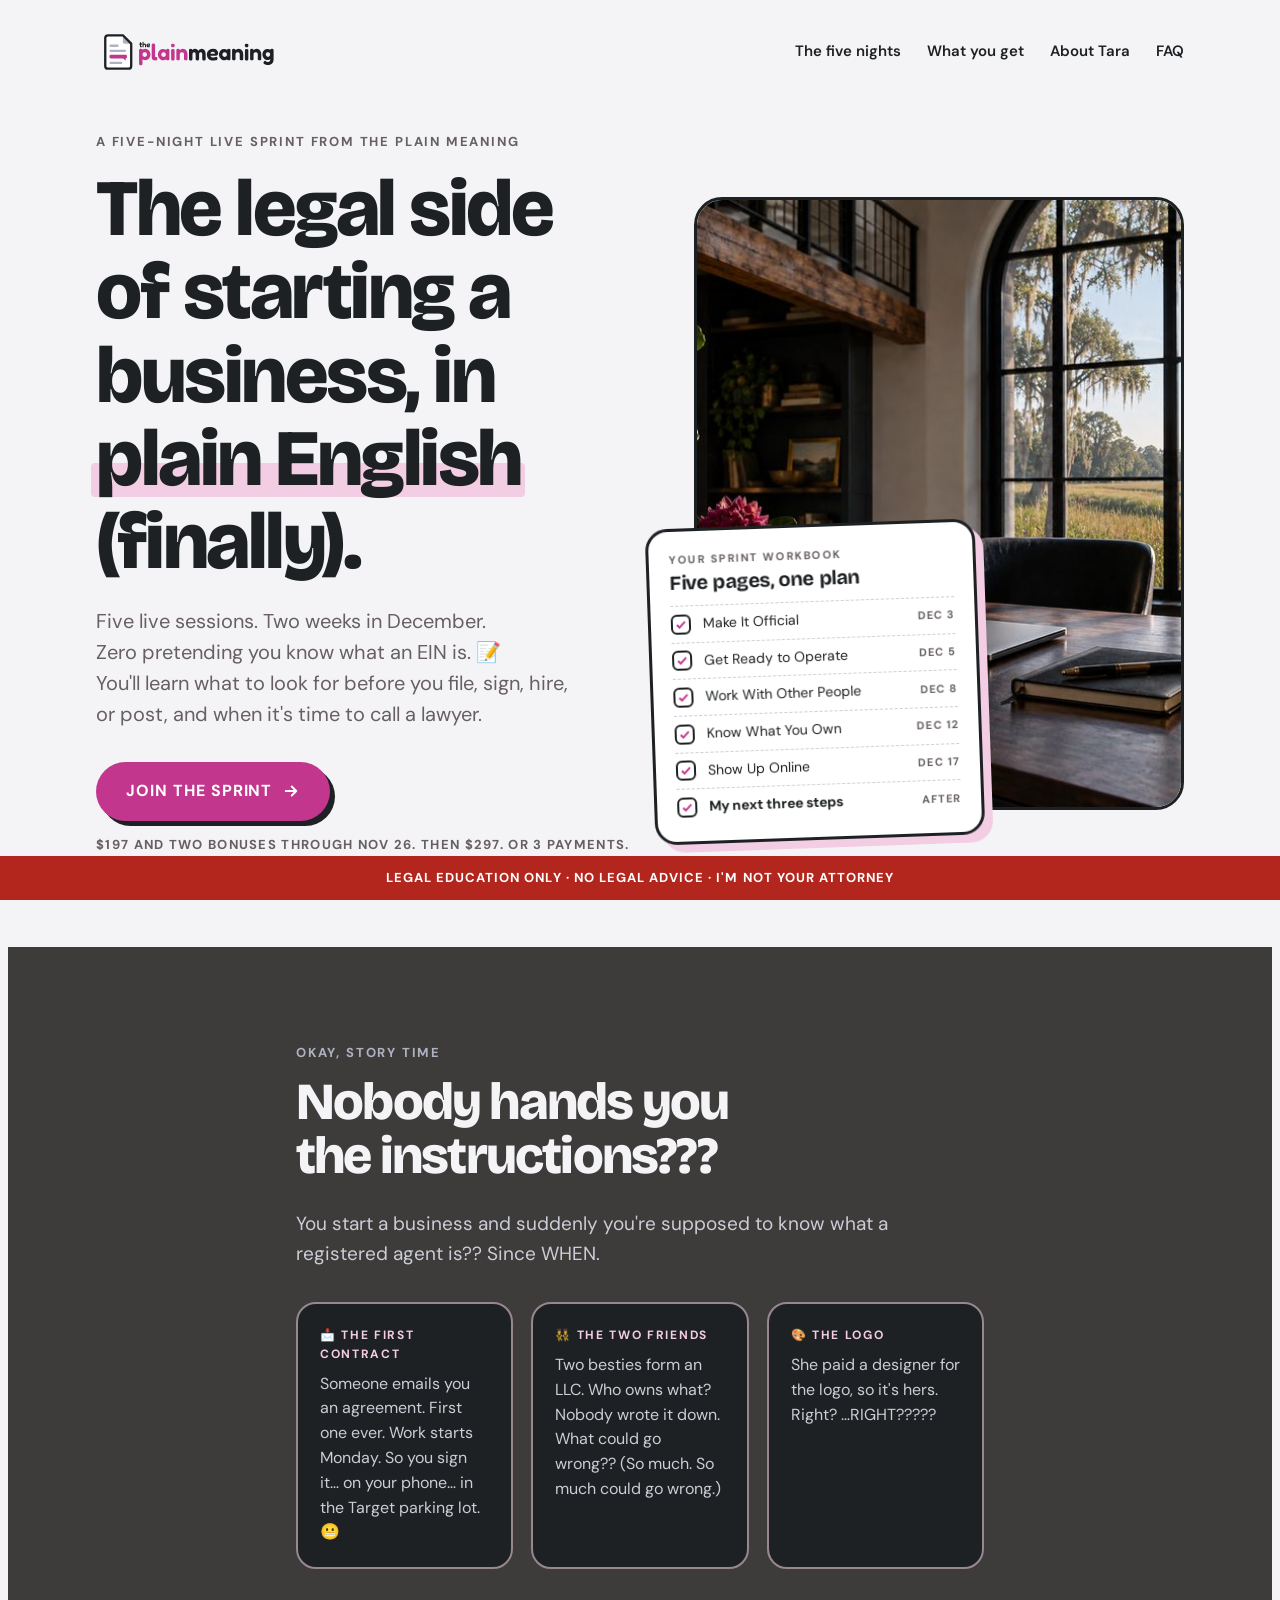
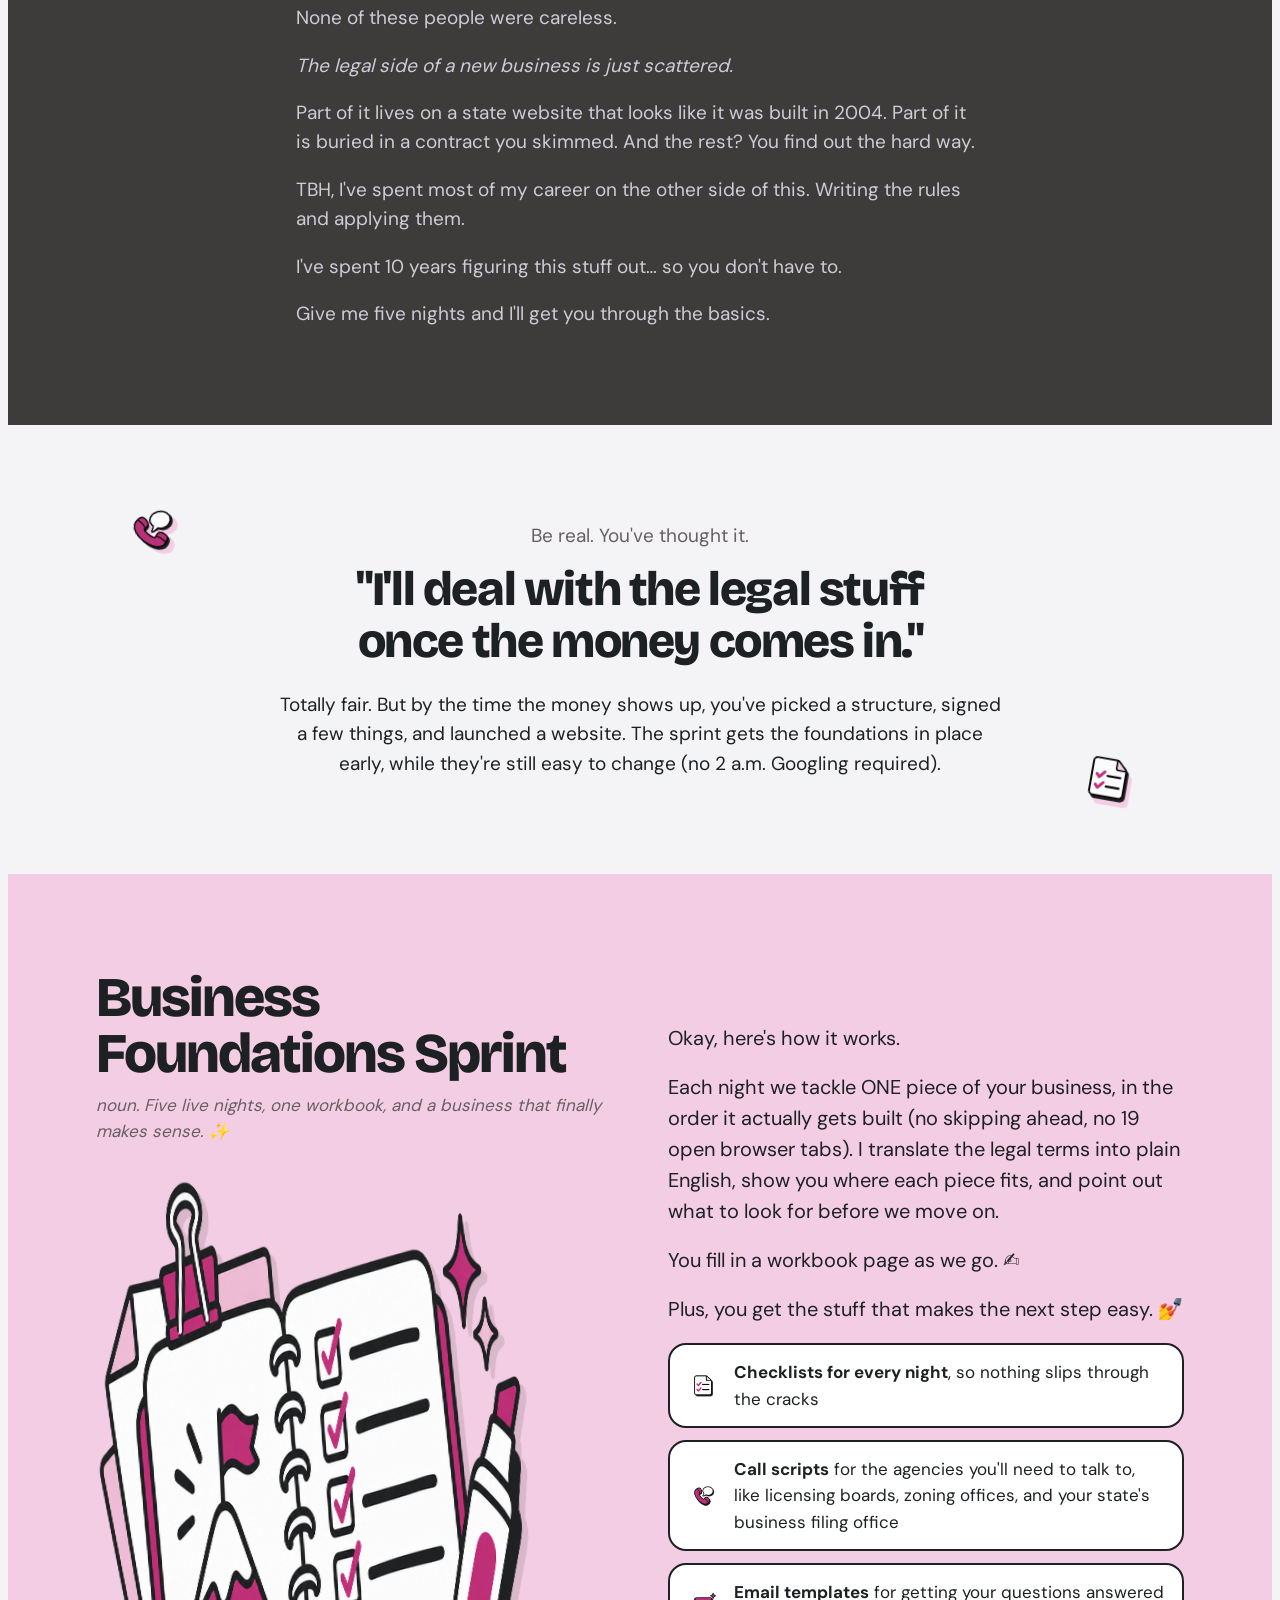
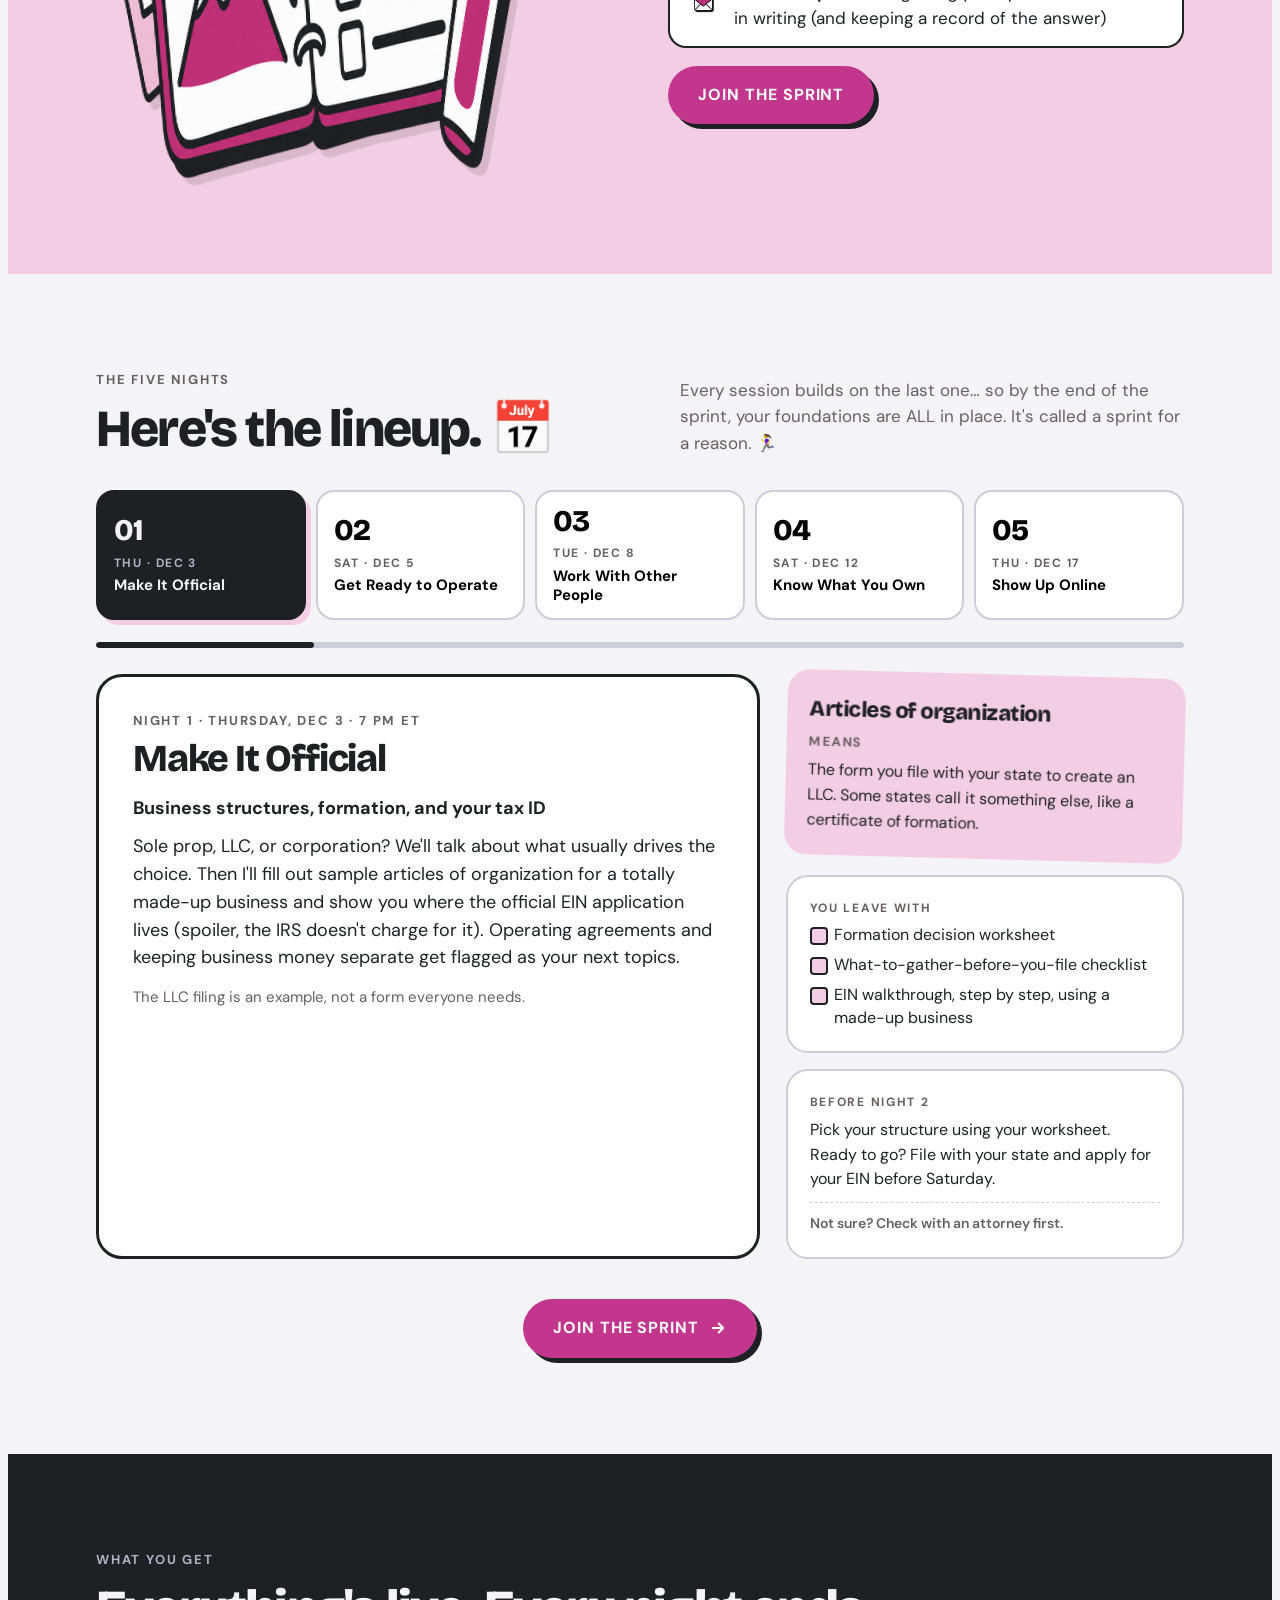
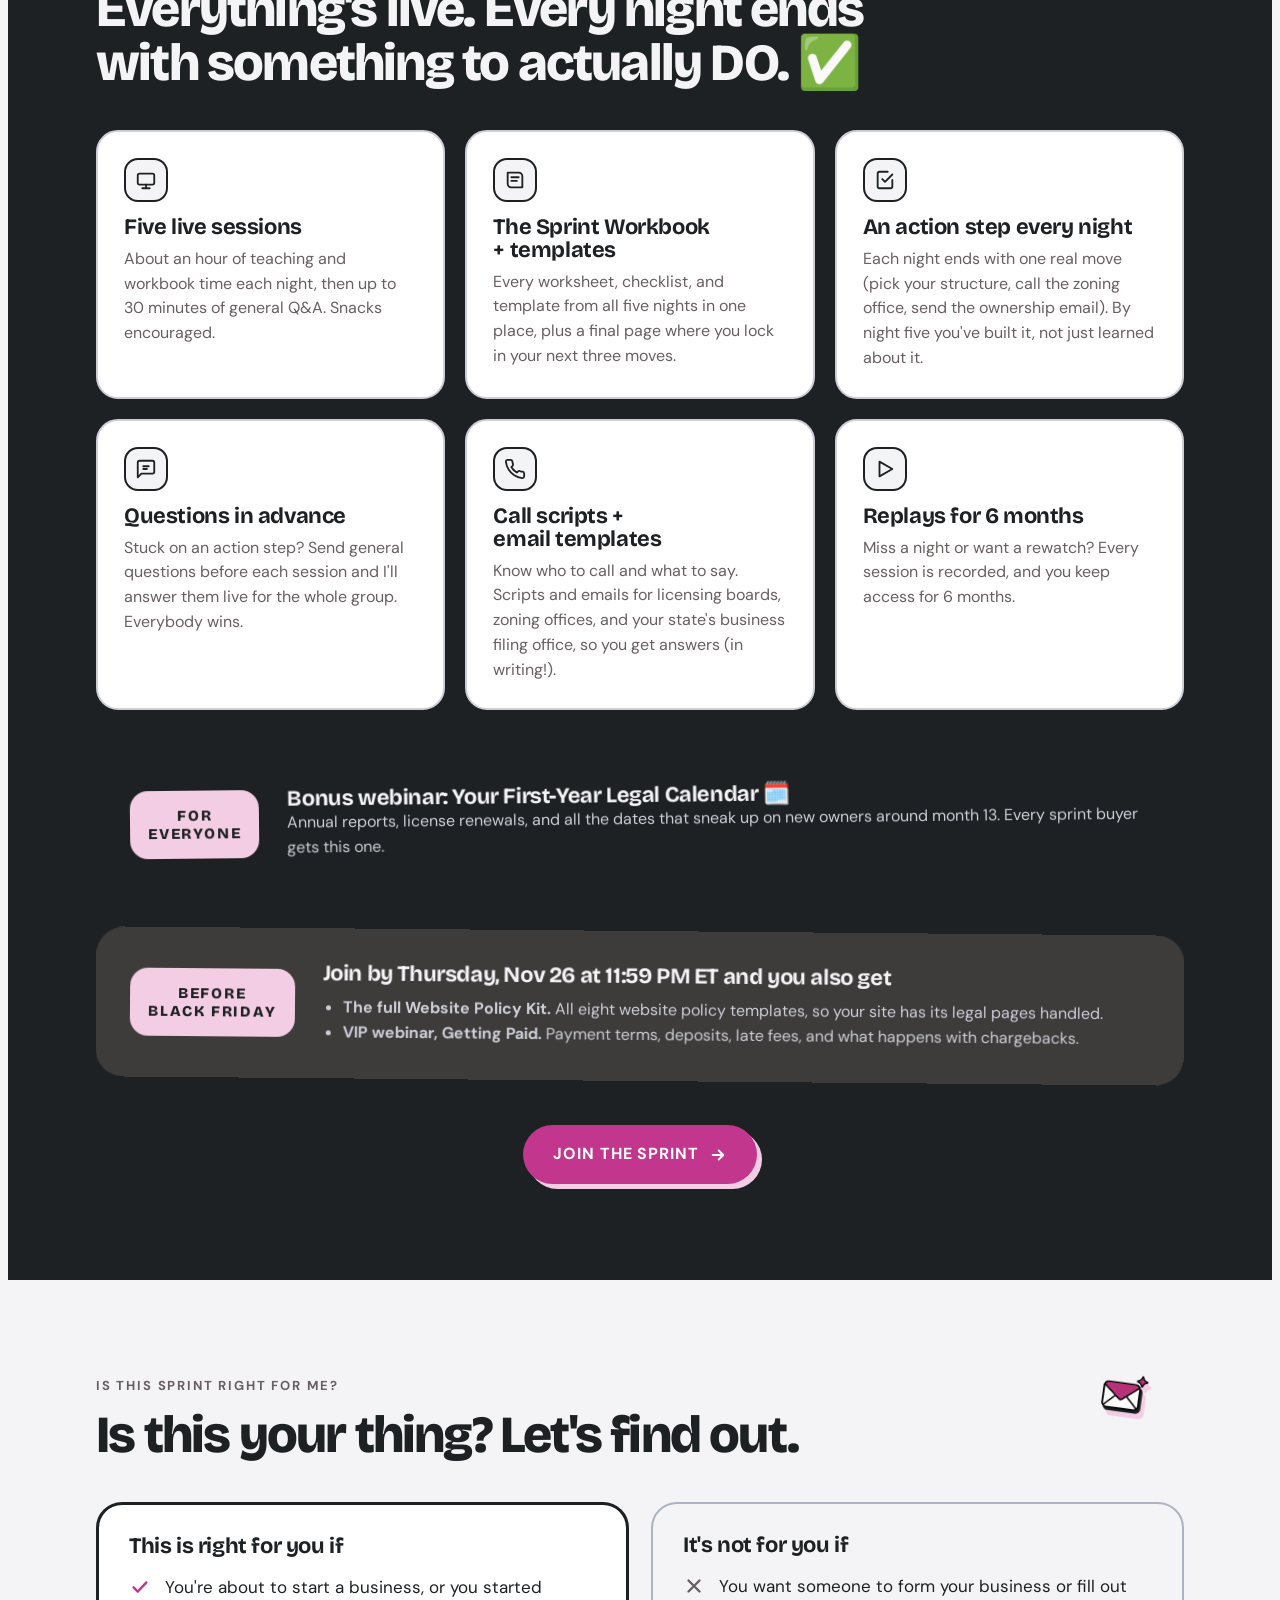
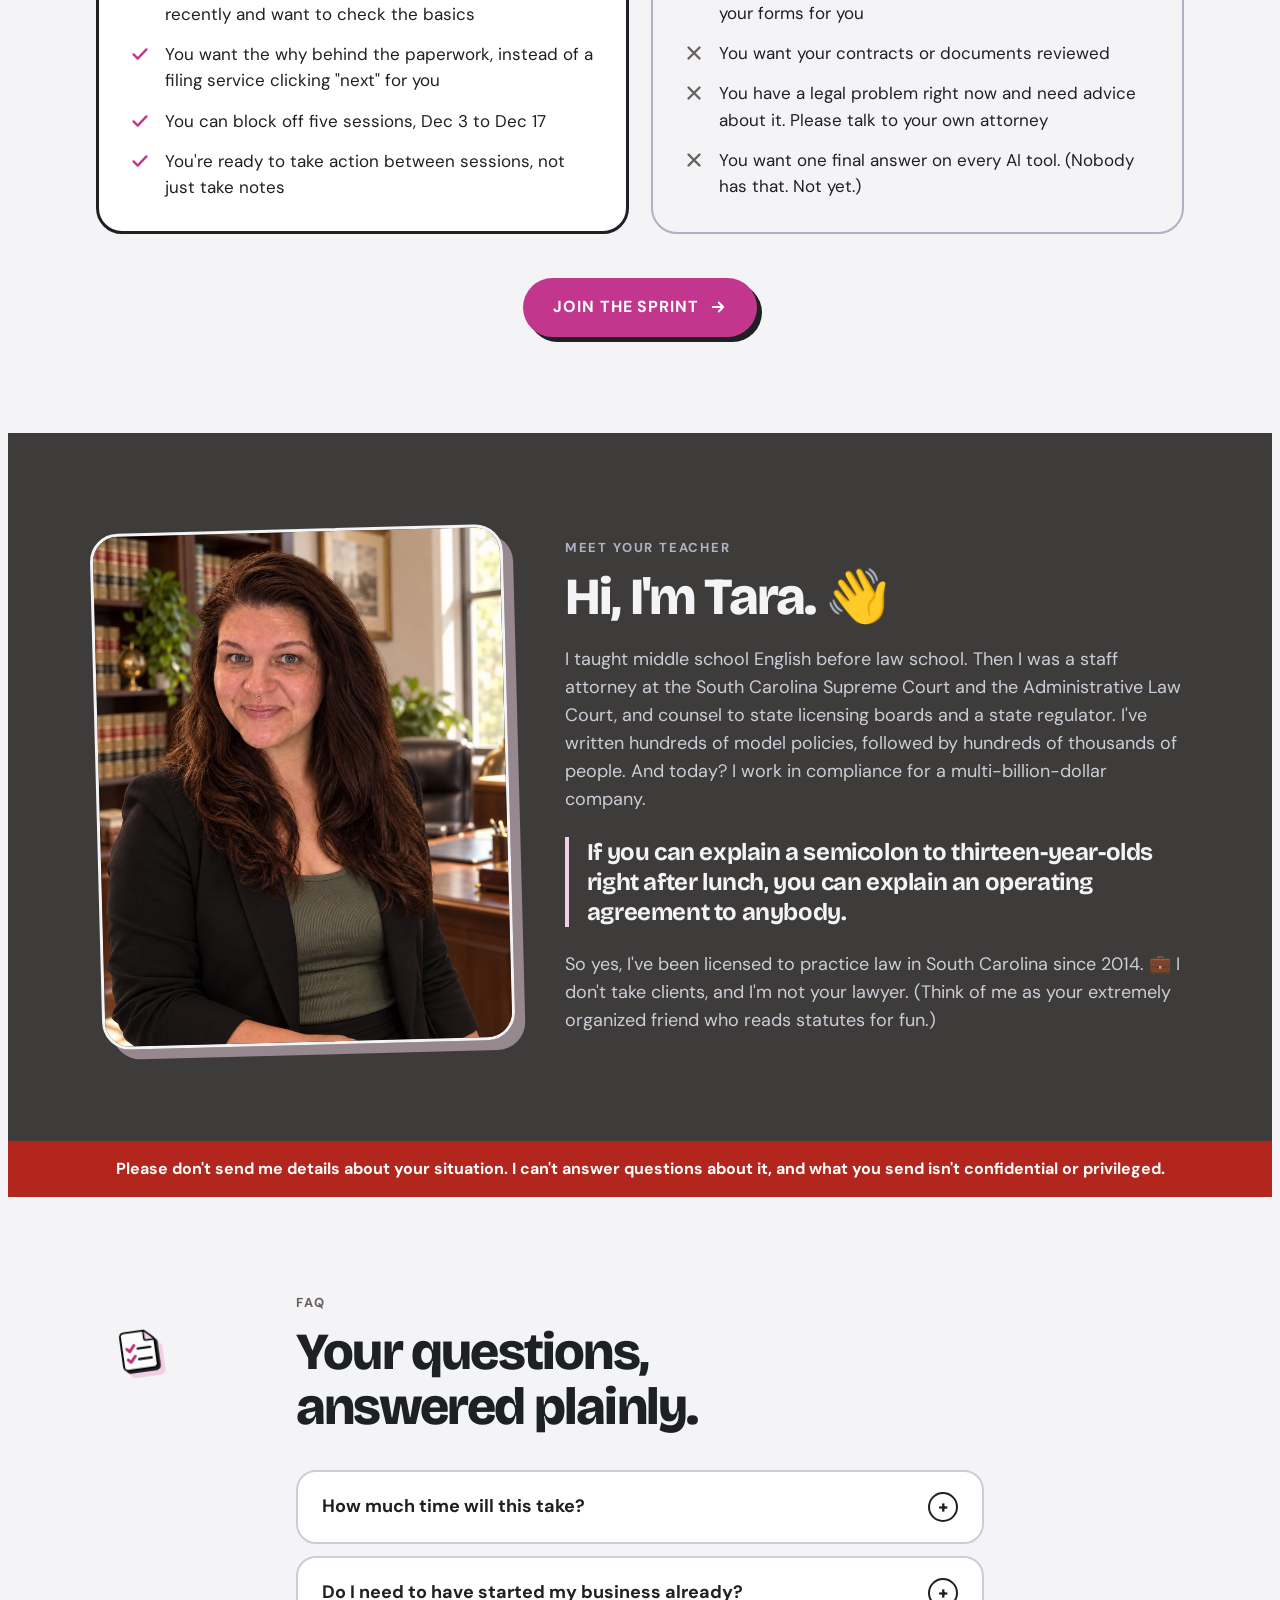
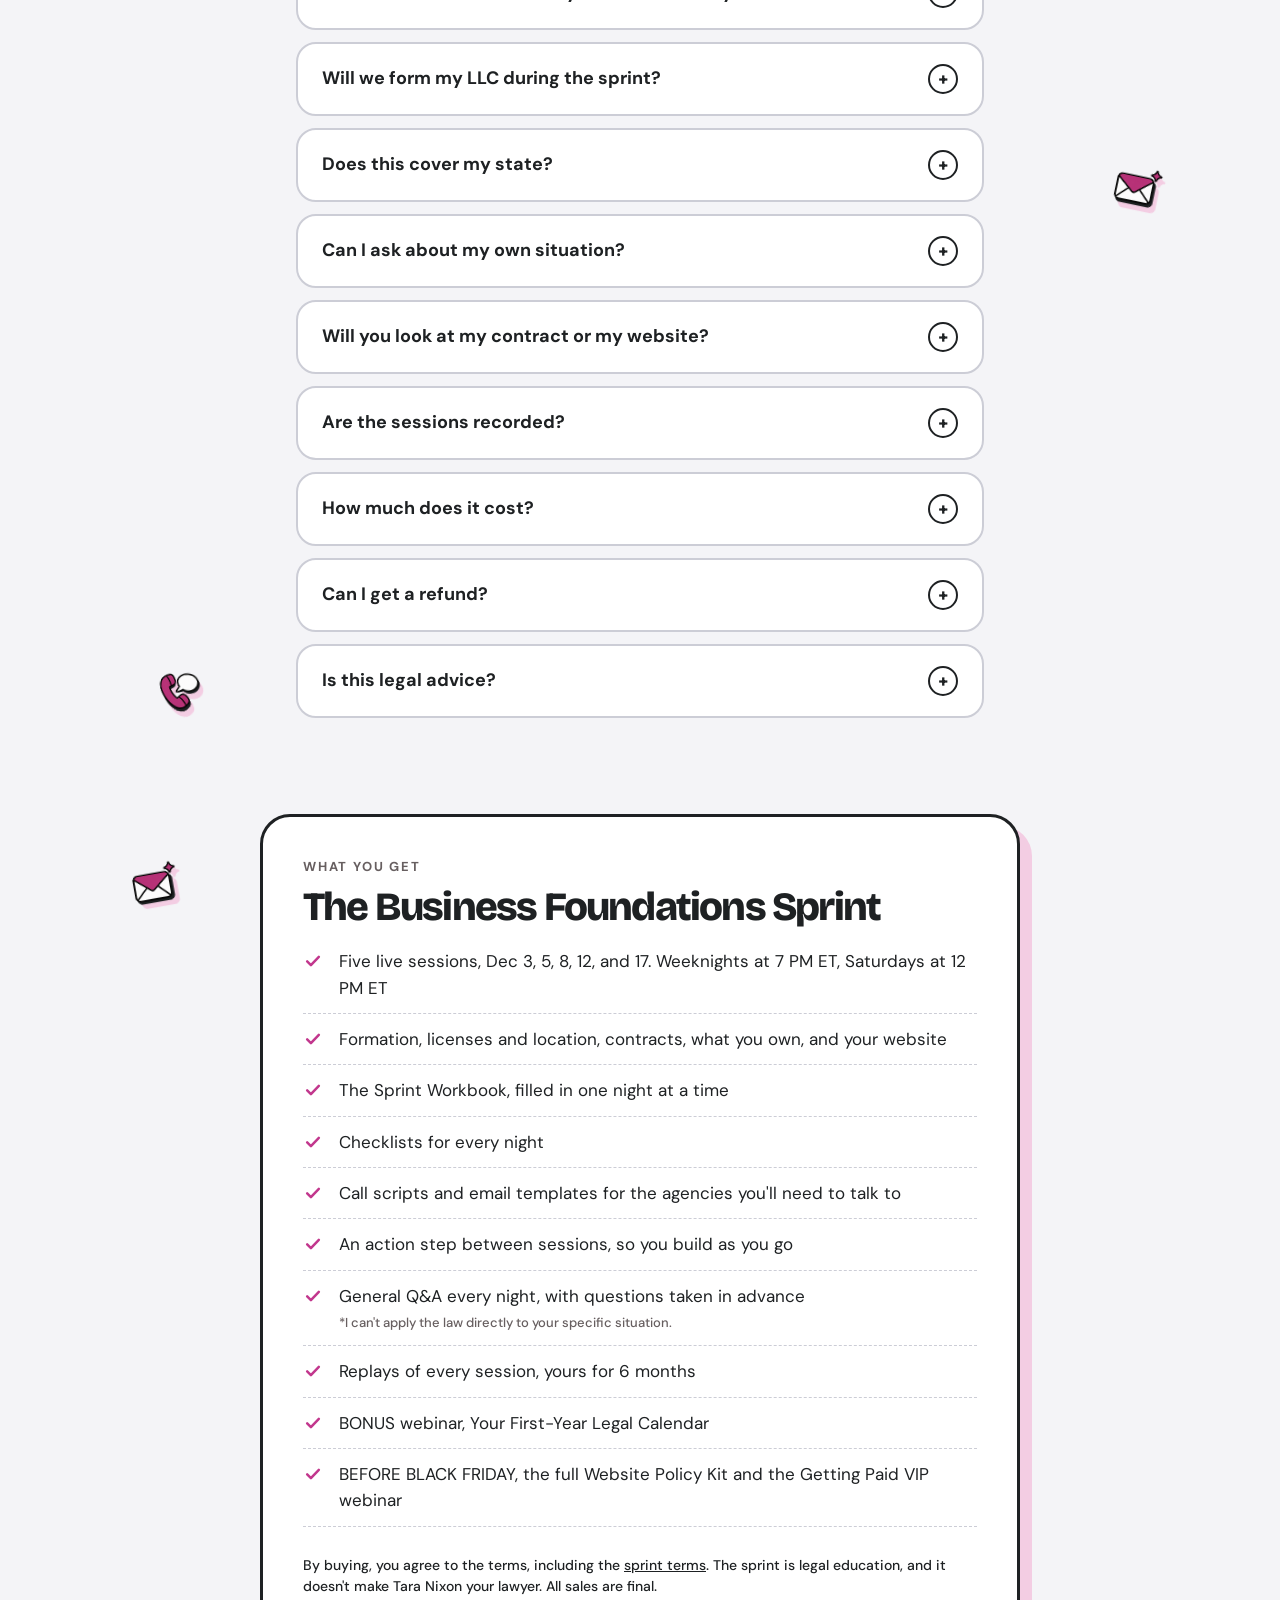
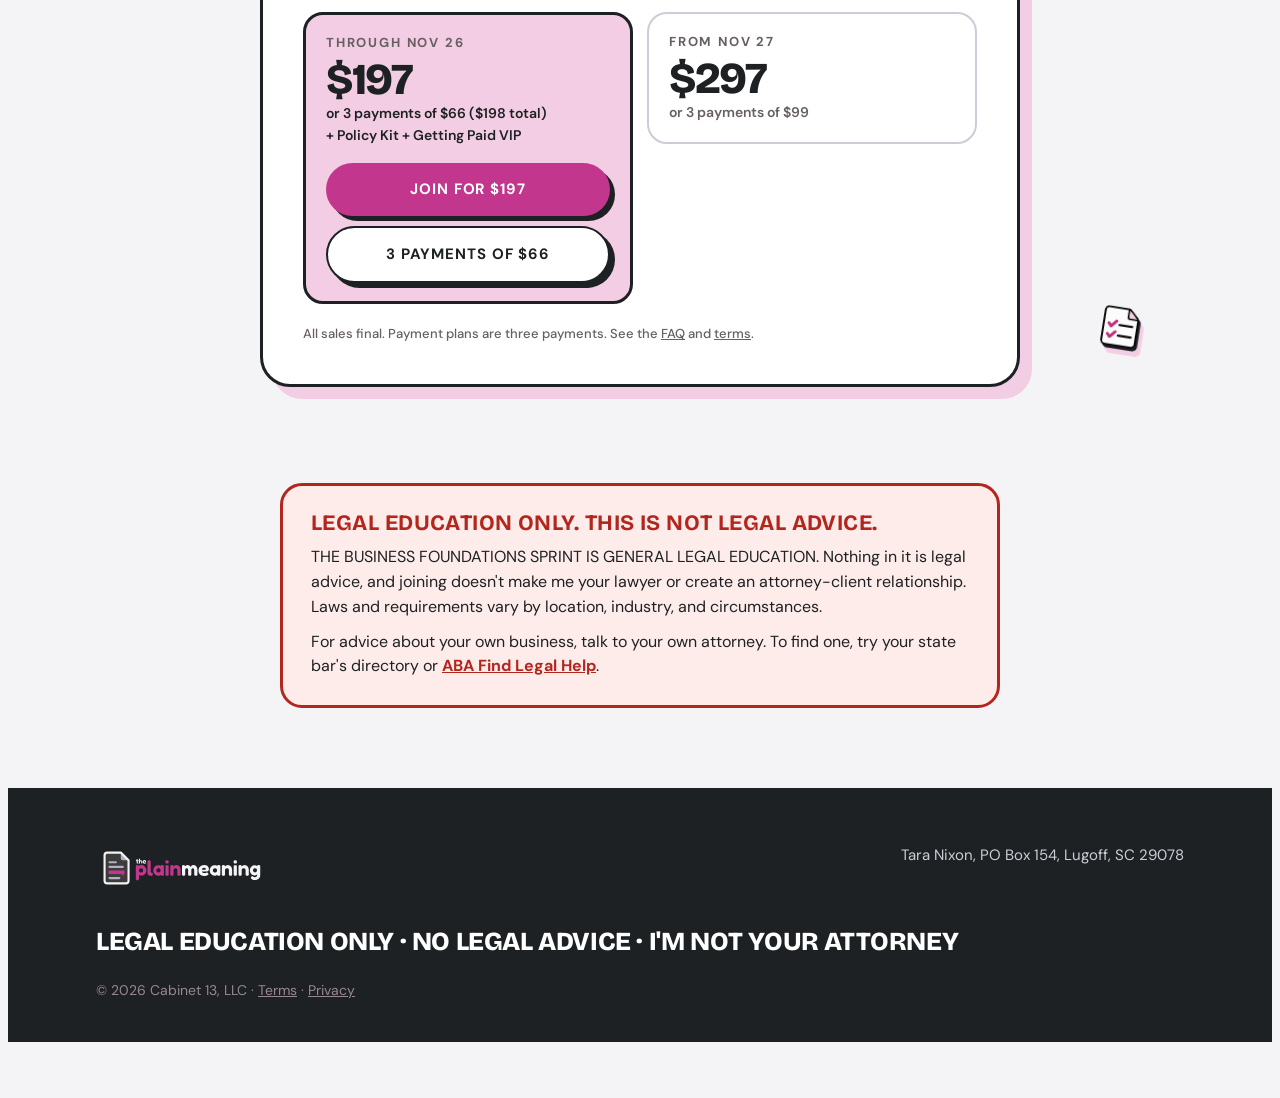
==== commit 87b8942f: "Sprint buy box: A3 terms line above the buy buttons Co-Authored-By: Claude Opus 5.5 <noreply@anthrop" ====
--- a/2027sprint/index.html
+++ b/2027sprint/index.html
@@ -591,7 +591,7 @@
       <details><summary>Will you look at my contract or my website?<span class="pm">+</span></summary><p>No. You'll get a contract-reading checklist and a website checklist so you know what to look for. For a review of your own documents, talk to your own attorney.</p></details>
       <details><summary>Are the sessions recorded?<span class="pm">+</span></summary><p>Yes! Every session is recorded, and you have access to the replays for 6 months.</p></details>
       <details data-earlybird><summary>How much does it cost?<span class="pm">+</span></summary><p>$197 if you join by Thursday, Nov 26 at 11:59 PM ET, or 3 payments of $66 ($198 total). After that it's $297, or 3 payments of $99. Starting a business is expensive enough. 💸 Already on The Plain Meaning email list? Watch your inbox after Nov 26.</p></details>
-      <details><summary>Can I get a refund?<span class="pm">+</span></summary><p>All sales are final. If you choose a payment plan, you agree to make all three payments, even if you miss sessions. If the law where you live gives you a right to a refund, you still have it. If I have to move a session, I'll email you at least 24 hours ahead, and the replay is still yours. If I cancel the sprint, you get back everything you've paid and no more payments are charged.</p></details>
+      <details><summary>Can I get a refund?<span class="pm">+</span></summary><p>All sales are final. If you choose a payment plan, you agree to make all three payments, even if you miss sessions. If the law where you live gives you a right to a refund, you still have it. If I have to move a session, I'll email you at least 24 hours ahead, and the replay is still yours. If I cancel the sprint, you get a refund for every session that didn't happen, and no more payments are charged.</p></details>
       <details><summary>Is this legal advice?<span class="pm">+</span></summary><p>No. The sprint is general legal education. It doesn't create an attorney-client relationship. Laws and requirements depend on where you are and what you do, so for guidance about your business, talk to your own attorney or another qualified professional.</p></details>
     </div>
   </div>
@@ -615,19 +615,20 @@
         <li><svg viewBox="0 0 24 24"><path d="M5 12.5l4.5 4.5L19 7"/></svg>BONUS webinar, Your First-Year Legal Calendar</li>
         <li data-earlybird><svg viewBox="0 0 24 24"><path d="M5 12.5l4.5 4.5L19 7"/></svg>BEFORE BLACK FRIDAY, the full Website Policy Kit and the Getting Paid VIP webinar</li>
       </ul>
+      <p class="li-note" style="margin:0 0 14px;font-size:14px;color:var(--ink)">By buying, you agree to the terms, including the <a href="../terms.html#sprint">sprint terms</a>. The sprint is legal education, and it doesn't make Tara Nixon your lawyer. All sales are final.</p>
       <div class="pricebox">
         <!-- EARLY-BIRD START -->
         <div class="tier now" id="earlybird"><div class="eyebrow">Through Nov 26</div><div class="amt">$197</div><div class="pp">or 3 payments of $66 ($198 total)</div><div class="pp">+ Policy Kit + Getting Paid VIP</div>
           <div class="buy">
-            <a class="btn" href="https://taranixon.kit.com/products/business-foundations-sprint-early?step=checkout" data-todo="kit-checkout: create product, confirm path">Join for $197</a>
-            <a class="btn btn--alt" href="https://taranixon.kit.com/products/business-foundations-sprint-early-plan?step=checkout" data-todo="kit-checkout: create product, confirm path">3 payments of $66</a>
+            <a class="btn" href="https://taranixon.kit.com/products/business-foundations-sprint-early?step=checkout">Join for $197</a>
+            <a class="btn btn--alt" href="https://taranixon.kit.com/products/business-foundations-sprint-early-plan?step=checkout">3 payments of $66</a>
           </div>
         </div>
         <!-- EARLY-BIRD END -->
         <div class="tier"><div class="eyebrow">From Nov 27</div><div class="amt">$297</div><div class="pp">or 3 payments of $99</div>
           <div class="buy buy-later">
-            <a class="btn" href="https://taranixon.kit.com/products/business-foundations-sprint?step=checkout" data-todo="kit-checkout: create product, confirm path">Join for $297</a>
-            <a class="btn btn--alt" href="https://taranixon.kit.com/products/business-foundations-sprint-plan?step=checkout" data-todo="kit-checkout: create product, confirm path">3 payments of $99</a>
+            <a class="btn" href="https://taranixon.kit.com/products/business-foundations-sprint?step=checkout">Join for $297</a>
+            <a class="btn btn--alt" href="https://taranixon.kit.com/products/business-foundations-sprint-plan?step=checkout">3 payments of $99</a>
           </div>
         </div>
       </div>
